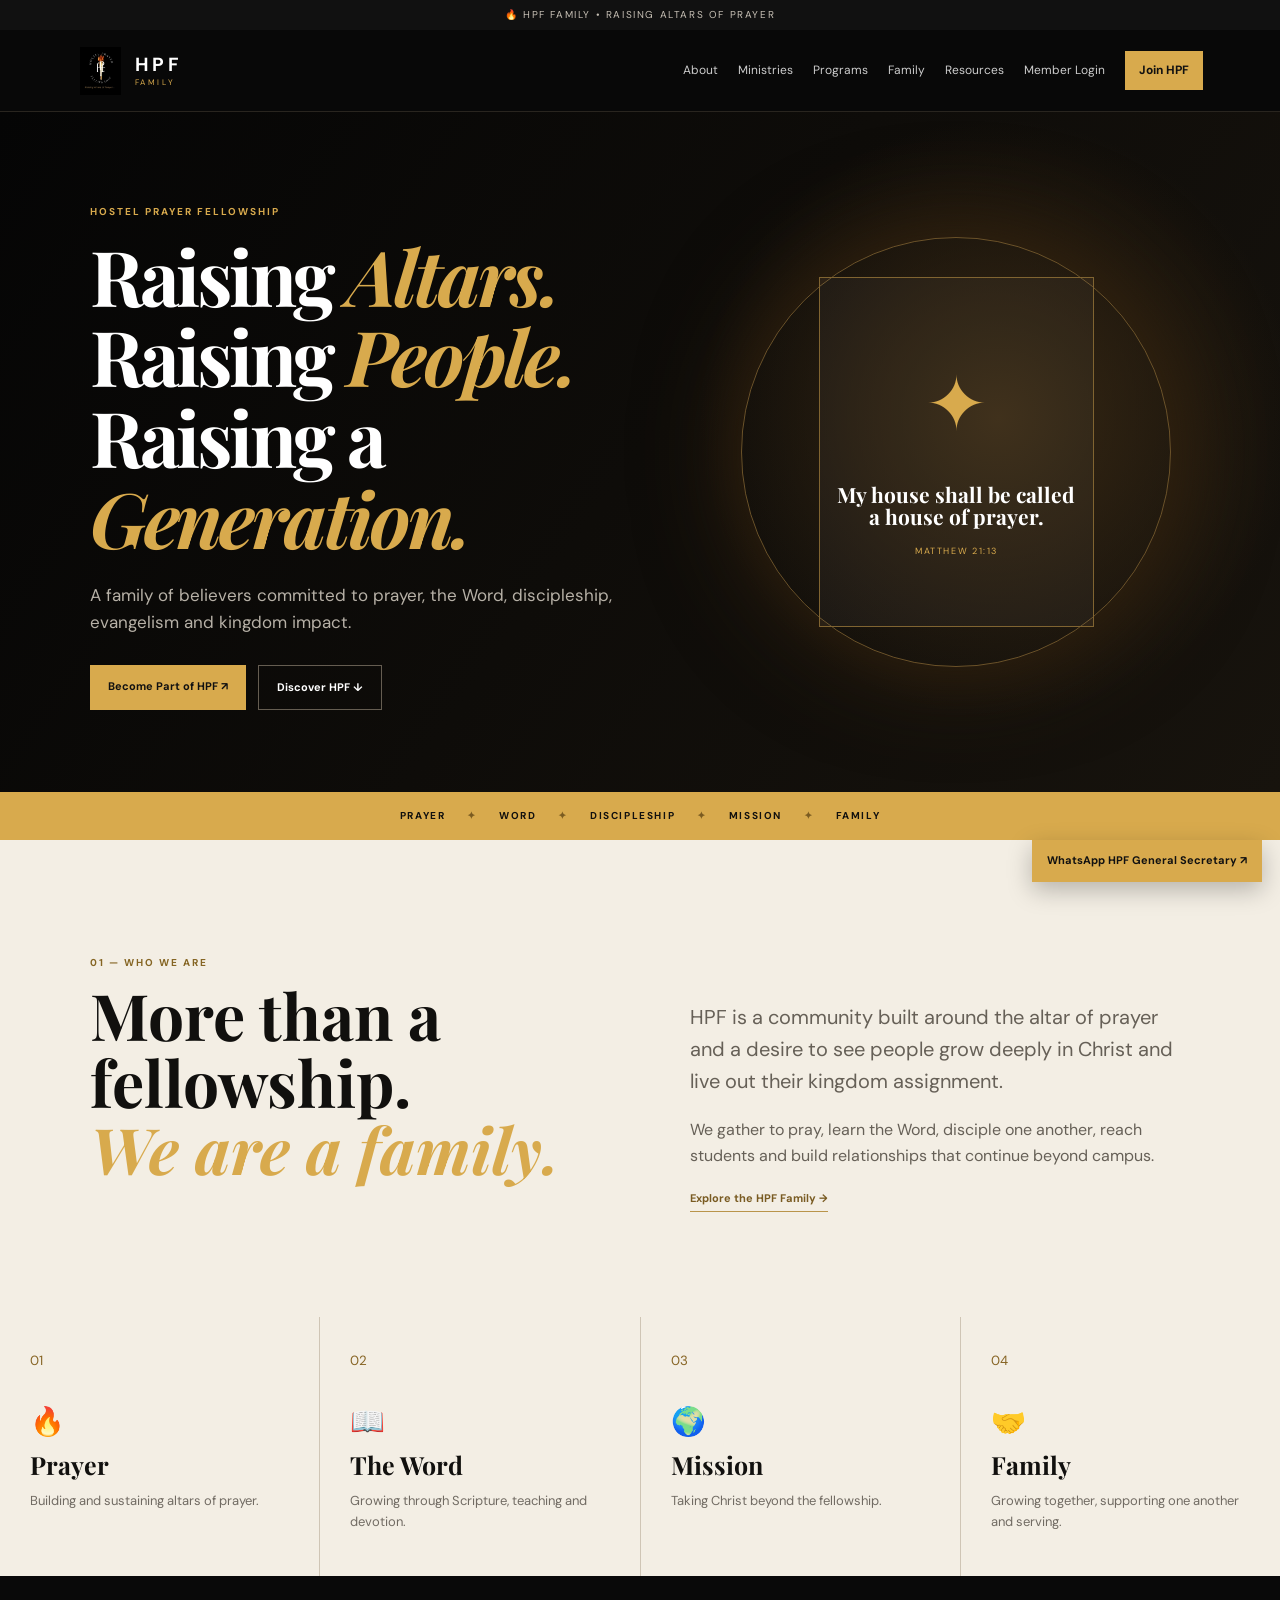
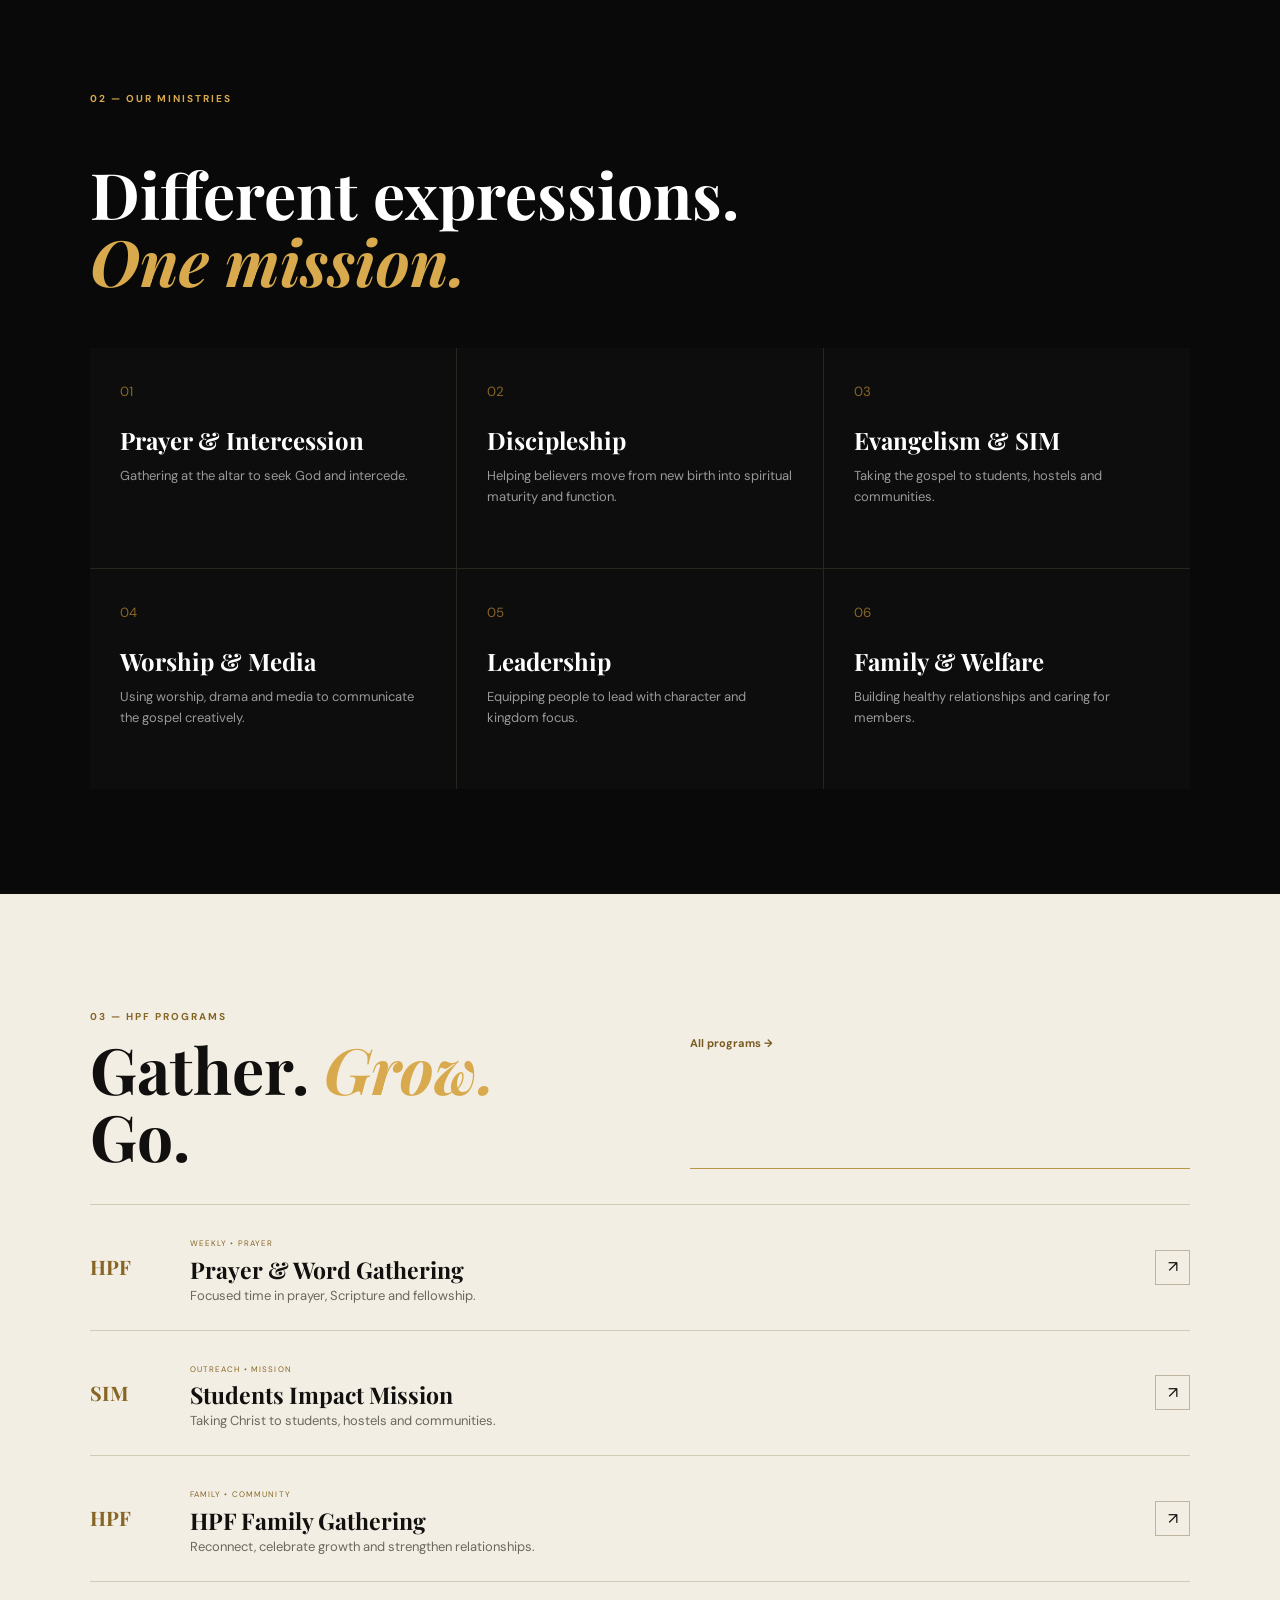
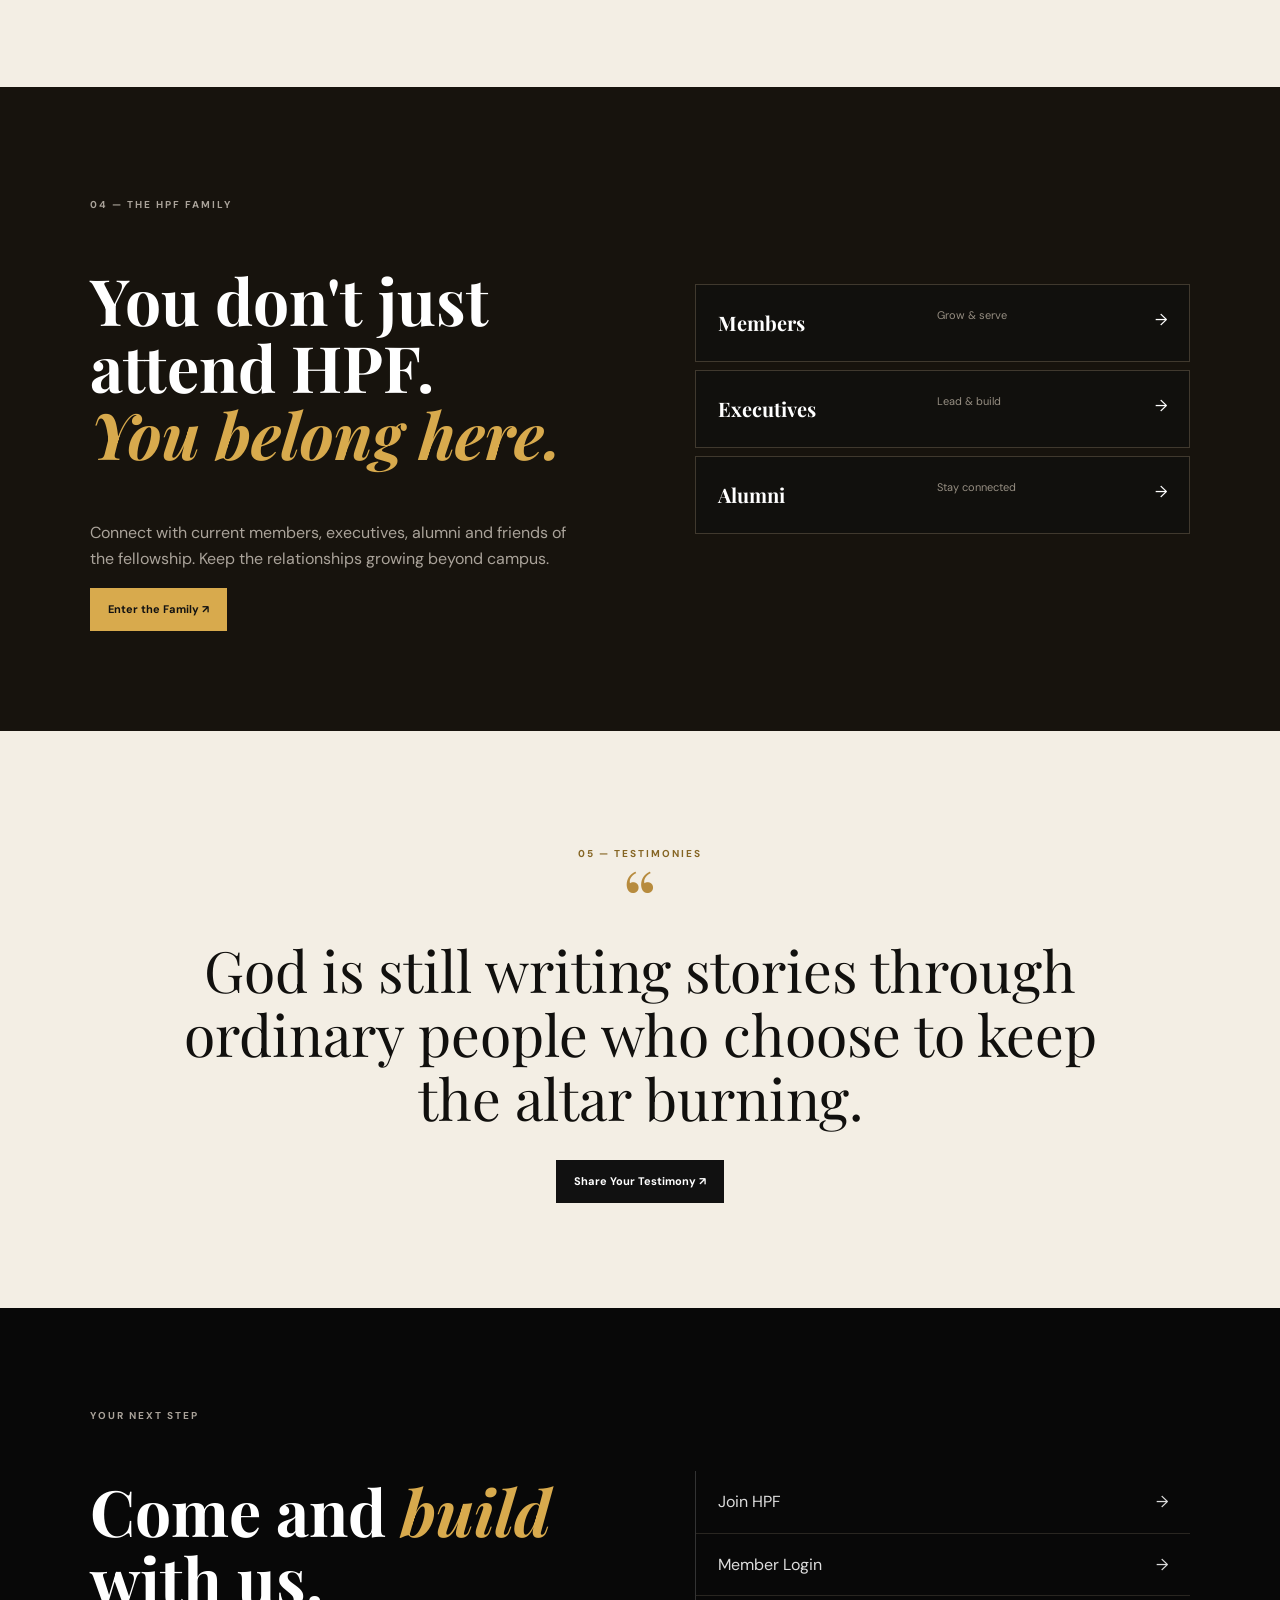
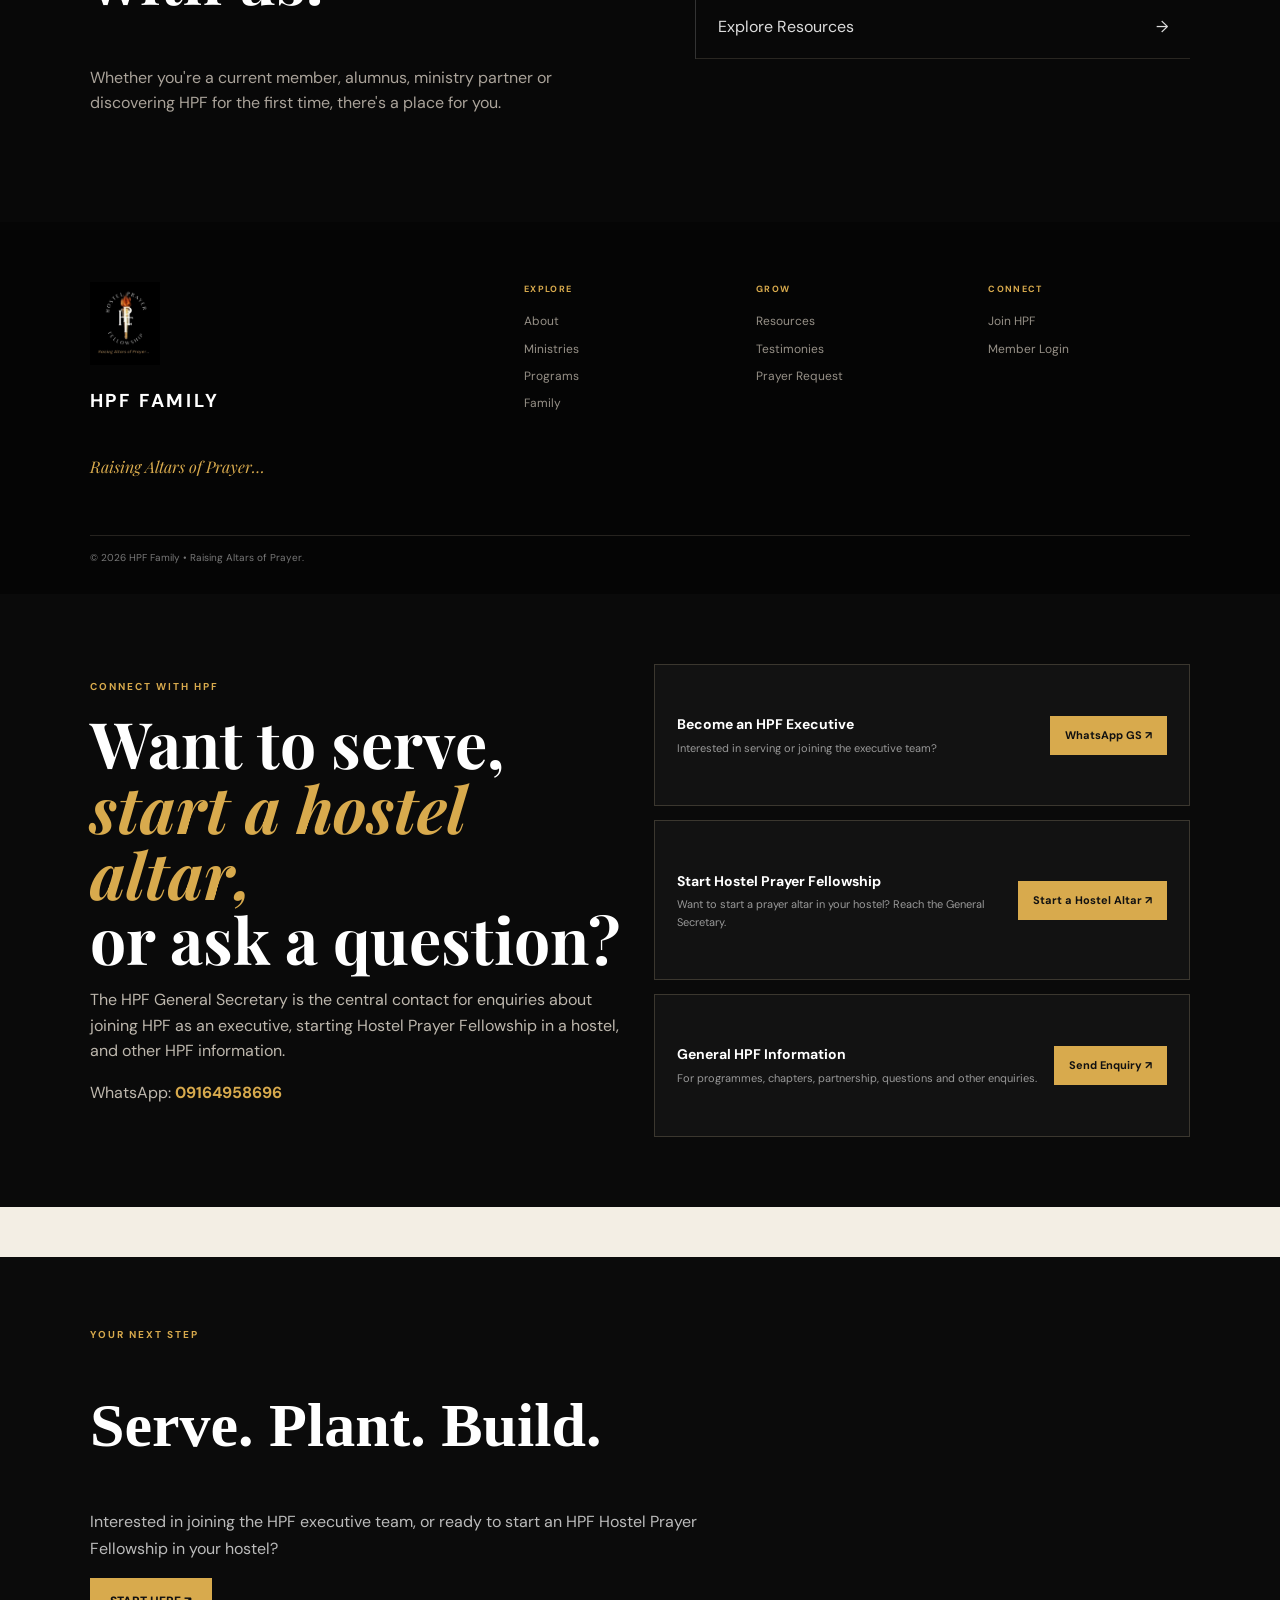
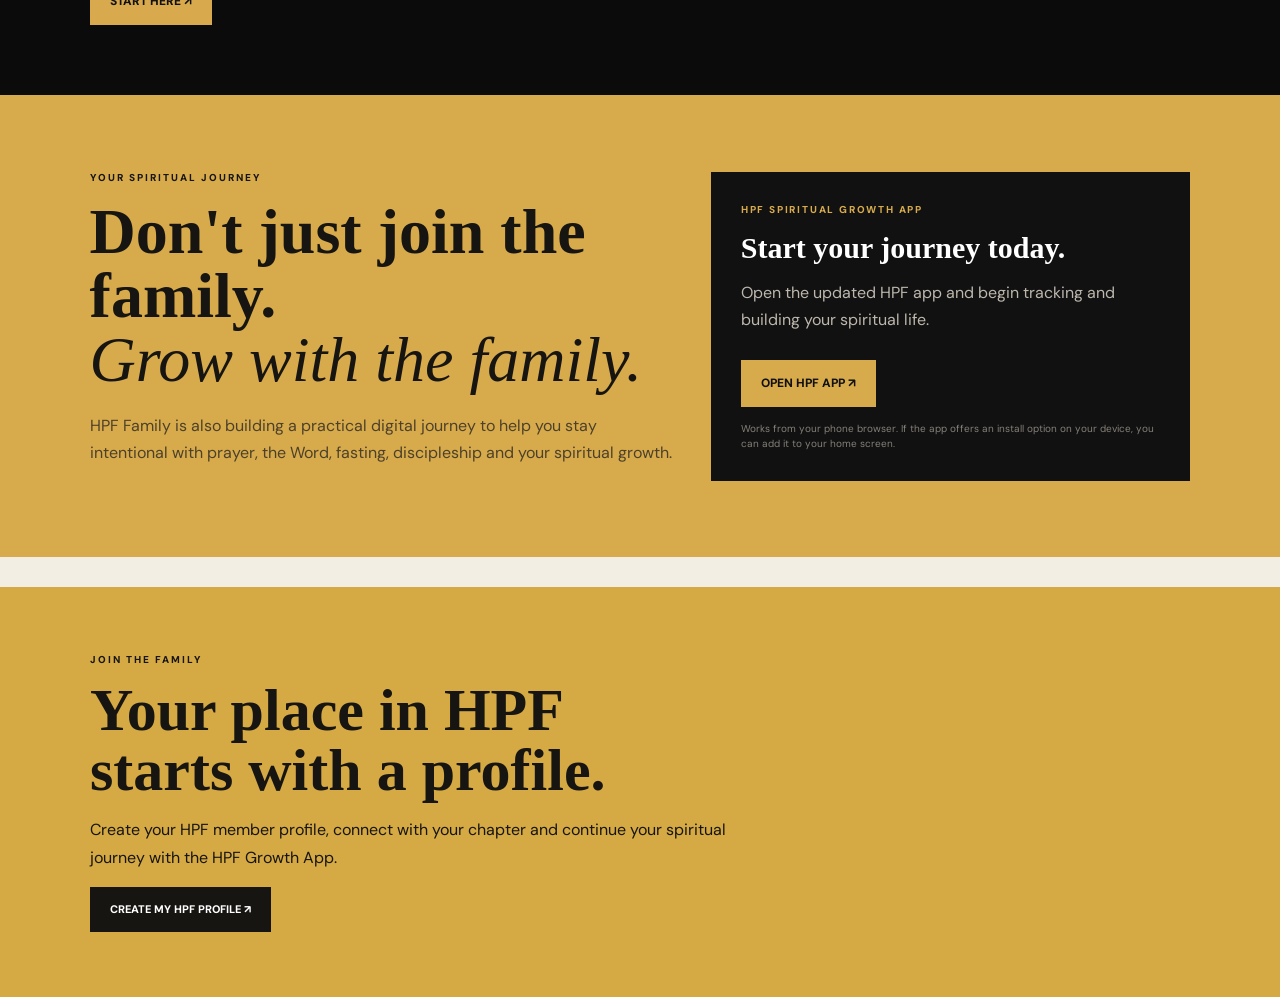
==== index.html @ c460eb78 "Add files via upload" ====
<!doctype html><html lang="en"><head><meta charset="utf-8"><meta name="viewport" content="width=device-width,initial-scale=1"><title>HPF Family — Raising Altars of Prayer</title><meta name="description" content="HPF Family: prayer, discipleship, evangelism, worship and kingdom family."><style>
@import url('https://fonts.googleapis.com/css2?family=DM+Sans:wght@400;500;700&family=Playfair+Display:ital,wght@0,600;0,700;1,600;1,700&display=swap');
:root{--bg:#f3eee4;--ink:#11100e;--black:#070707;--gold:#d8aa4d;--muted:#777168;--line:#d3c9b7}*{box-sizing:border-box}html{scroll-behavior:smooth}body{margin:0;background:var(--bg);color:var(--ink);font-family:'DM Sans',sans-serif;line-height:1.6}a{text-decoration:none;color:inherit}.top{background:#111;color:#c7c0b5;text-align:center;font-size:10px;letter-spacing:.16em;padding:7px}.top:first-letter{color:var(--gold)}header{height:82px;background:#080808;color:white;display:flex;align-items:center;justify-content:space-between;padding:0 6%;position:sticky;top:0;z-index:10;border-bottom:1px solid #29251f}.brand{display:flex;align-items:center;gap:10px}.brand img{width:48px;height:48px;object-fit:contain}.brand span{display:flex;flex-direction:column;line-height:1}.brand strong{letter-spacing:.18em;font-size:19px}.brand small{color:var(--gold);font-size:8px;letter-spacing:.32em;margin-top:4px}nav{display:flex;align-items:center;gap:20px;font-size:12px}nav a{color:#ccc}nav a:hover{color:var(--gold)}nav .gold{background:var(--gold);color:#111;padding:10px 14px;font-weight:700}.menu{display:none;background:none;color:white;border:0;font-size:25px}.hero{min-height:680px;background:radial-gradient(circle at 78% 45%,#392914 0,transparent 28%),linear-gradient(125deg,#050505,#17130d);color:#fff;padding:80px 7%;display:grid;grid-template-columns:1.15fr .85fr;align-items:center}.eyebrow{font-size:10px;letter-spacing:.2em;font-weight:700;color:var(--gold)}.darktext{color:#856523}h1,h2,h3{font-family:'Playfair Display',serif;line-height:1.05}h1{font-size:clamp(48px,6vw,88px);letter-spacing:-.04em;margin:15px 0 25px}h1 i,h2 i{color:var(--gold);font-style:italic}.sub{color:#b7b1a7;max-width:600px;font-size:17px}.actions{display:flex;gap:12px;margin-top:28px;flex-wrap:wrap}.btn{display:inline-block;padding:13px 18px;font-size:11px;font-weight:700}.btn.gold{background:var(--gold);color:#111}.btn.outline{border:1px solid #655d51}.btn.black{background:#111;color:#fff}.hero-card{height:420px;display:grid;place-items:center;position:relative}.ring{position:absolute;width:430px;height:430px;border:1px solid #6b5229;border-radius:50%;box-shadow:0 0 100px #35230e}.verse{position:relative;width:275px;height:350px;border:1px solid #806431;background:#ffffff09;display:grid;place-items:center;align-content:center;text-align:center}.verse span{font-size:75px;color:var(--gold)}.verse h2{font-size:21px}.verse small{font-size:9px;color:var(--gold);letter-spacing:.18em}.ticker{display:flex;justify-content:center;gap:22px;background:var(--gold);padding:16px;font-size:10px;font-weight:700;letter-spacing:.16em}.ticker b{color:#7b5c21}.section{padding:105px 7%}.split{display:grid;grid-template-columns:1fr 1fr;gap:9%}.split h2{font-size:clamp(42px,5vw,68px);margin:0}.lead{font-size:20px}.split p{color:#666057}.link{display:inline-block;color:#795b22;font-size:11px;font-weight:700;border-bottom:1px solid #b9944a;padding-bottom:3px}.pillars{display:grid;grid-template-columns:repeat(4,1fr);gap:1px;background:#cfc5b5}.pillars article{background:var(--bg);padding:30px;min-height:230px}.pillars small,.cards small{color:#876525}.pillars article div{font-size:28px;margin-top:28px}.pillars h3{font-size:25px;margin:7px 0}.pillars p,.cards p{color:#716b63;font-size:13px}.dark{background:#090909;color:white}.dark h2{font-size:clamp(44px,5vw,68px)}.cards{display:grid;grid-template-columns:repeat(3,1fr);gap:1px;background:#29251f;margin-top:45px}.cards article{background:#0d0d0d;padding:30px;min-height:220px}.cards h3{font-size:24px;margin:25px 0 8px}.cards p{color:#999}.events{border-top:1px solid var(--line);margin-top:35px}.events a{display:grid;grid-template-columns:80px 1fr 35px;gap:20px;align-items:center;border-bottom:1px solid var(--line);padding:23px 0}.events>a>b{font-family:'Playfair Display';font-size:20px;color:#876525}.events small{font-size:8px;color:#876525;letter-spacing:.14em}.events h3{margin:4px 0;font-size:23px}.events p{margin:0;color:#6d675e;font-size:13px}.events span{border:1px solid #bfb4a1;width:35px;height:35px;display:grid;place-items:center}.familyband{background:#17130d;color:#fff;padding:100px 7%;display:grid;grid-template-columns:1fr 1fr;gap:10%;align-items:center}.familyband h2,.cta h2{font-size:clamp(44px,5vw,68px)}.familyband p,.cta p{color:#aaa39a;max-width:600px}.familylinks{display:grid;gap:8px}.familylinks a{padding:22px;border:1px solid #40392e;display:grid;grid-template-columns:1fr 1fr auto;background:#11100d}.familylinks b{font-family:'Playfair Display';font-size:20px}.familylinks span{font-size:11px;color:#968e82}.quote{text-align:center}.quote>div{font-family:'Playfair Display';font-size:85px;color:#b78b3d;line-height:.6}.quote blockquote{font-family:'Playfair Display';font-size:clamp(30px,4.5vw,57px);line-height:1.12;max-width:950px;margin:15px auto 30px}.cta{background:#080808;color:#fff;padding:90px 7%;display:grid;grid-template-columns:1fr 1fr;gap:10%;align-items:center}.quick{border-left:1px solid #333}.quick a{display:flex;justify-content:space-between;padding:18px 22px;border-bottom:1px solid #292621;color:#ddd}.quick a:hover{color:var(--gold)}footer{background:#050505;color:#fff;padding:60px 7% 20px;display:grid;grid-template-columns:2fr 1fr 1fr 1fr;gap:30px}footer img{width:70px}footer h3{font-family:'DM Sans';letter-spacing:.15em}footer p{color:var(--gold);font-family:'Playfair Display';font-style:italic}footer div{display:flex;flex-direction:column;gap:8px}footer div b{font-size:9px;letter-spacing:.15em;color:var(--gold);margin-bottom:8px}footer div a{font-size:12px;color:#969087}.copy{grid-column:1/-1;border-top:1px solid #26231f;padding-top:15px;font:10px 'DM Sans';color:#777}
@media(max-width:900px){nav{display:none;position:absolute;top:82px;left:0;right:0;background:#080808;padding:18px 6%;flex-direction:column;align-items:stretch}.open{display:flex}.menu{display:block}.hero{grid-template-columns:1fr}.hero-card{height:380px}.split,.familyband,.cta{grid-template-columns:1fr}.pillars,.cards{grid-template-columns:repeat(2,1fr)}}@media(max-width:600px){.hero{padding:60px 6%}.ring{width:310px;height:310px}.verse{width:220px;height:285px}.section{padding:75px 6%}.pillars,.cards{grid-template-columns:1fr}.events a{grid-template-columns:55px 1fr 35px}footer{grid-template-columns:1fr 1fr}footer>div:first-child{grid-column:1/-1}}

</style></head><body>
<div class="top">🔥 HPF FAMILY • RAISING ALTARS OF PRAYER</div>
<header><a class="brand" href="index.html"><img src="[data-uri]"><span><strong>HPF</strong><small>FAMILY</small></span></a><button class="menu" onclick="document.querySelector('nav').classList.toggle('open')">☰</button><nav><a href="#about">About</a><a href="#ministries">Ministries</a><a href="programs.html">Programs</a><a href="family.html">Family</a><a href="resources.html">Resources</a><a href="login.html">Member Login</a><a class="gold" href="join.html">Join HPF</a></nav></header>
<section class="hero"><div><p class="eyebrow">HOSTEL PRAYER FELLOWSHIP</p><h1>Raising <i>Altars.</i><br>Raising <i>People.</i><br>Raising a <i>Generation.</i></h1><p class="sub">A family of believers committed to prayer, the Word, discipleship, evangelism and kingdom impact.</p><div class="actions"><a class="btn gold" href="join.html">Become Part of HPF ↗</a><a class="btn outline" href="#about">Discover HPF ↓</a></div></div><div class="hero-card"><div class="ring"></div><div class="verse"><span>✦</span><h2>My house shall be called<br>a house of prayer.</h2><small>MATTHEW 21:13</small></div></div></section>
<div class="ticker"><span>PRAYER</span><b>✦</b><span>WORD</span><b>✦</b><span>DISCIPLESHIP</span><b>✦</b><span>MISSION</span><b>✦</b><span>FAMILY</span></div>
<section class="section" id="about"><p class="eyebrow darktext">01 — WHO WE ARE</p><div class="split"><h2>More than a fellowship.<br><i>We are a family.</i></h2><div><p class="lead">HPF is a community built around the altar of prayer and a desire to see people grow deeply in Christ and live out their kingdom assignment.</p><p>We gather to pray, learn the Word, disciple one another, reach students and build relationships that continue beyond campus.</p><a class="link" href="family.html">Explore the HPF Family →</a></div></div></section>
<section class="pillars"><article><small>01</small><div>🔥</div><h3>Prayer</h3><p>Building and sustaining altars of prayer.</p></article><article><small>02</small><div>📖</div><h3>The Word</h3><p>Growing through Scripture, teaching and devotion.</p></article><article><small>03</small><div>🌍</div><h3>Mission</h3><p>Taking Christ beyond the fellowship.</p></article><article><small>04</small><div>🤝</div><h3>Family</h3><p>Growing together, supporting one another and serving.</p></article></section>
<section class="dark section" id="ministries"><p class="eyebrow">02 — OUR MINISTRIES</p><h2>Different expressions.<br><i>One mission.</i></h2><div class="cards"><article><small>01</small><h3>Prayer & Intercession</h3><p>Gathering at the altar to seek God and intercede.</p></article><article><small>02</small><h3>Discipleship</h3><p>Helping believers move from new birth into spiritual maturity and function.</p></article><article><small>03</small><h3>Evangelism & SIM</h3><p>Taking the gospel to students, hostels and communities.</p></article><article><small>04</small><h3>Worship & Media</h3><p>Using worship, drama and media to communicate the gospel creatively.</p></article><article><small>05</small><h3>Leadership</h3><p>Equipping people to lead with character and kingdom focus.</p></article><article><small>06</small><h3>Family & Welfare</h3><p>Building healthy relationships and caring for members.</p></article></div></section>
<section class="section"><p class="eyebrow darktext">03 — HPF PROGRAMS</p><div class="split head"><h2>Gather. <i>Grow.</i> Go.</h2><a class="link" href="programs.html">All programs →</a></div><div class="events"><a href="programs.html"><b>HPF</b><div><small>WEEKLY • PRAYER</small><h3>Prayer & Word Gathering</h3><p>Focused time in prayer, Scripture and fellowship.</p></div><span>↗</span></a><a href="programs.html"><b>SIM</b><div><small>OUTREACH • MISSION</small><h3>Students Impact Mission</h3><p>Taking Christ to students, hostels and communities.</p></div><span>↗</span></a><a href="programs.html"><b>HPF</b><div><small>FAMILY • COMMUNITY</small><h3>HPF Family Gathering</h3><p>Reconnect, celebrate growth and strengthen relationships.</p></div><span>↗</span></a></div></section>
<section class="familyband"><div><p class="eyebrow">04 — THE HPF FAMILY</p><h2>You don't just attend HPF.<br><i>You belong here.</i></h2><p>Connect with current members, executives, alumni and friends of the fellowship. Keep the relationships growing beyond campus.</p><a class="btn gold" href="family.html">Enter the Family ↗</a></div><div class="familylinks"><a href="family.html"><b>Members</b><span>Grow & serve</span>→</a><a href="family.html"><b>Executives</b><span>Lead & build</span>→</a><a href="family.html"><b>Alumni</b><span>Stay connected</span>→</a></div></section>
<section class="section quote"><p class="eyebrow darktext">05 — TESTIMONIES</p><div>“</div><blockquote>God is still writing stories through ordinary people who choose to keep the altar burning.</blockquote><a class="btn black" href="testimony.html">Share Your Testimony ↗</a></section>
<section class="cta"><div><p class="eyebrow">YOUR NEXT STEP</p><h2>Come and <i>build</i><br>with us.</h2><p>Whether you're a current member, alumnus, ministry partner or discovering HPF for the first time, there's a place for you.</p></div><div class="quick"><a href="join.html">Join HPF <span>→</span></a><a href="login.html">Member Login <span>→</span></a><a href="resources.html">Explore Resources <span>→</span></a></div></section>
<footer><div><img src="[data-uri]"><h3>HPF FAMILY</h3><p>Raising Altars of Prayer…</p></div><div><b>EXPLORE</b><a href="#about">About</a><a href="#ministries">Ministries</a><a href="programs.html">Programs</a><a href="family.html">Family</a></div><div><b>GROW</b><a href="resources.html">Resources</a><a href="testimony.html">Testimonies</a><a href="join.html">Prayer Request</a></div><div><b>CONNECT</b><a href="join.html">Join HPF</a><a href="login.html">Member Login</a></div><p class="copy">© 2026 HPF Family • Raising Altars of Prayer.</p></footer><script>
// HPF Family front-end interactions.
console.log('HPF Family website loaded.');

</script>
<style>
.hpf-contact{background:#0a0a0a;color:#fff;padding:70px 7%;position:relative;overflow:hidden}
.hpf-contact .contact-grid{max-width:1180px;margin:auto;display:grid;grid-template-columns:1fr 1fr;gap:28px;align-items:stretch}
.hpf-contact .contact-intro{padding:15px 0}
.hpf-contact .contact-label{font-size:10px;letter-spacing:.2em;color:#d8aa4d;font-weight:700}
.hpf-contact h2{font-family:'Playfair Display',serif;font-size:clamp(38px,5vw,64px);line-height:1.02;margin:15px 0}
.hpf-contact h2 em{color:#d8aa4d}
.hpf-contact p{color:#bdb7ad;max-width:650px}
.hpf-actions{display:grid;gap:14px}
.hpf-action{border:1px solid #3b372f;padding:20px 22px;background:#121212;display:flex;justify-content:space-between;align-items:center;gap:16px}
.hpf-action b{display:block;font-size:14px}
.hpf-action span{display:block;color:#999;font-size:11px;margin-top:4px}
.hpf-wa{display:inline-flex;align-items:center;justify-content:center;background:#d8aa4d;color:#111;padding:11px 15px;font-weight:700;font-size:11px;white-space:nowrap}
.hpf-number{color:#d8aa4d;font-weight:700}
.hpf-float{position:fixed;right:18px;bottom:18px;z-index:50;background:#d8aa4d;color:#111;padding:12px 15px;font-size:11px;font-weight:700;box-shadow:0 8px 25px rgba(0,0,0,.25)}
@media(max-width:760px){.hpf-contact .contact-grid{grid-template-columns:1fr}.hpf-action{align-items:flex-start;flex-direction:column}.hpf-wa{width:100%}.hpf-float{right:12px;bottom:12px}}
</style>

<section class="hpf-contact" id="contact-general-secretary">
  <div class="contact-grid">
    <div class="contact-intro">
      <div class="contact-label">CONNECT WITH HPF</div>
      <h2>Want to serve,<br><em>start a hostel altar,</em><br>or ask a question?</h2>
      <p>
        The HPF General Secretary is the central contact for enquiries about
        joining HPF as an executive, starting Hostel Prayer Fellowship in a hostel,
        and other HPF information.
      </p>
      <p>WhatsApp: <span class="hpf-number">09164958696</span></p>
    </div>
    <div class="hpf-actions">
      <div class="hpf-action">
        <div><b>Become an HPF Executive</b><span>Interested in serving or joining the executive team?</span></div>
        <a class="hpf-wa" target="_blank" rel="noopener" href="https://wa.me/2349164958696?text=Hello%20HPF%20General%20Secretary%2C%20I%20am%20interested%20in%20serving%20as%20an%20HPF%20Executive.%20Please%20guide%20me.">WhatsApp GS ↗</a>
      </div>
      <div class="hpf-action">
        <div><b>Start Hostel Prayer Fellowship</b><span>Want to start a prayer altar in your hostel? Reach the General Secretary.</span></div>
        <a class="hpf-wa" target="_blank" rel="noopener" href="https://wa.me/2349164958696?text=Hello%20HPF%20General%20Secretary%2C%20we%20would%20like%20to%20start%20Hostel%20Prayer%20Fellowship%20in%20our%20hostel.%20Please%20guide%20us.">Start a Hostel Altar ↗</a>
      </div>
      <div class="hpf-action">
        <div><b>General HPF Information</b><span>For programmes, chapters, partnership, questions and other enquiries.</span></div>
        <a class="hpf-wa" target="_blank" rel="noopener" href="https://wa.me/2349164958696?text=Hello%20HPF%20General%20Secretary%2C%20I%20would%20like%20to%20make%20an%20enquiry%20about%20HPF.">Send Enquiry ↗</a>
      </div>
    </div>
  </div>
</section>

<a class="hpf-float" target="_blank" rel="noopener"
href="https://wa.me/2349164958696?text=Hello%20HPF%20General%20Secretary%2C%20I%20would%20like%20to%20make%20an%20enquiry%20about%20HPF.">
WhatsApp HPF General Secretary ↗
</a>

<section style="background:#0b0b0b;color:#fff;padding:70px 7%;margin-top:50px">
  <div style="max-width:1100px;margin:auto">
    <div style="font-size:10px;letter-spacing:.2em;color:#d8aa4d;font-weight:700">YOUR NEXT STEP</div>
    <h2 style="font-family:Georgia,serif;font-size:clamp(38px,5vw,62px);line-height:1">Serve. Plant. Build.</h2>
    <p style="color:#bbb;max-width:680px;line-height:1.7">Interested in joining the HPF executive team, or ready to start an HPF Hostel Prayer Fellowship in your hostel?</p>
    <a href="serve.html" style="display:inline-block;background:#d8aa4d;color:#111;text-decoration:none;padding:14px 20px;font-weight:800;font-size:12px">START HERE ↗</a>
  </div>
</section>

<style>
.hpf-app-promo{background:#d7aa4b;color:#171512;padding:75px 7%;margin-top:0}
.app-promo-inner{max-width:1120px;margin:auto;display:grid;grid-template-columns:1.1fr .9fr;gap:35px;align-items:center}
.app-label{font-size:10px;letter-spacing:.2em;font-weight:800}
.hpf-app-promo h2{font-family:Georgia,serif;font-size:clamp(40px,5vw,65px);line-height:1;margin:14px 0 20px}
.hpf-app-promo h2 em{font-weight:400}
.hpf-app-promo p{max-width:650px;line-height:1.7;color:#4d412b}
.app-card{background:#111;color:#fff;padding:30px}
.app-card-title{font-size:10px;letter-spacing:.18em;color:#d7aa4b;font-weight:800}
.app-card h3{font-family:Georgia,serif;font-size:30px;margin:14px 0}
.app-card p{color:#bdb7ad}
.app-button{display:inline-block;background:#d7aa4b;color:#111;text-decoration:none;padding:14px 20px;font-weight:800;font-size:12px;margin:10px 0 14px}
.app-card small{display:block;color:#858079;line-height:1.5;font-size:10px}
@media(max-width:760px){.app-promo-inner{grid-template-columns:1fr}}
</style>

<section class="hpf-app-promo" id="spiritual-growth-app">
  <div class="app-promo-inner">
    <div>
      <div class="app-label">YOUR SPIRITUAL JOURNEY</div>
      <h2>Don't just join the family.<br><em>Grow with the family.</em></h2>
      <p>
        HPF Family is also building a practical digital journey to help you
        stay intentional with prayer, the Word, fasting, discipleship and
        your spiritual growth.
      </p>
    </div>
    <div class="app-card">
      <div class="app-card-title">HPF SPIRITUAL GROWTH APP</div>
      <h3>Start your journey today.</h3>
      <p>Open the updated HPF app and begin tracking and building your spiritual life.</p>
      <a class="app-button" target="_blank" rel="noopener" href="https://incredible-gecko-e48a13.netlify.app/">OPEN HPF APP ↗</a>
      <small>Works from your phone browser. If the app offers an install option on your device, you can add it to your home screen.</small>
    </div>
  </div>
</section>
<section style="background:#d5a943;color:#171512;padding:65px 7%;margin-top:30px"><div style="max-width:1100px;margin:auto"><div style="font-size:10px;letter-spacing:.2em;font-weight:800">JOIN THE FAMILY</div><h2 style="font-family:Georgia,serif;font-size:clamp(38px,5vw,60px);line-height:1;margin:12px 0">Your place in HPF<br>starts with a profile.</h2><p style="max-width:650px;line-height:1.7">Create your HPF member profile, connect with your chapter and continue your spiritual journey with the HPF Growth App.</p><a href="member.html" style="display:inline-block;background:#171512;color:#fff;text-decoration:none;padding:14px 20px;font-size:11px;font-weight:800">CREATE MY HPF PROFILE ↗</a></div></section></body></html>
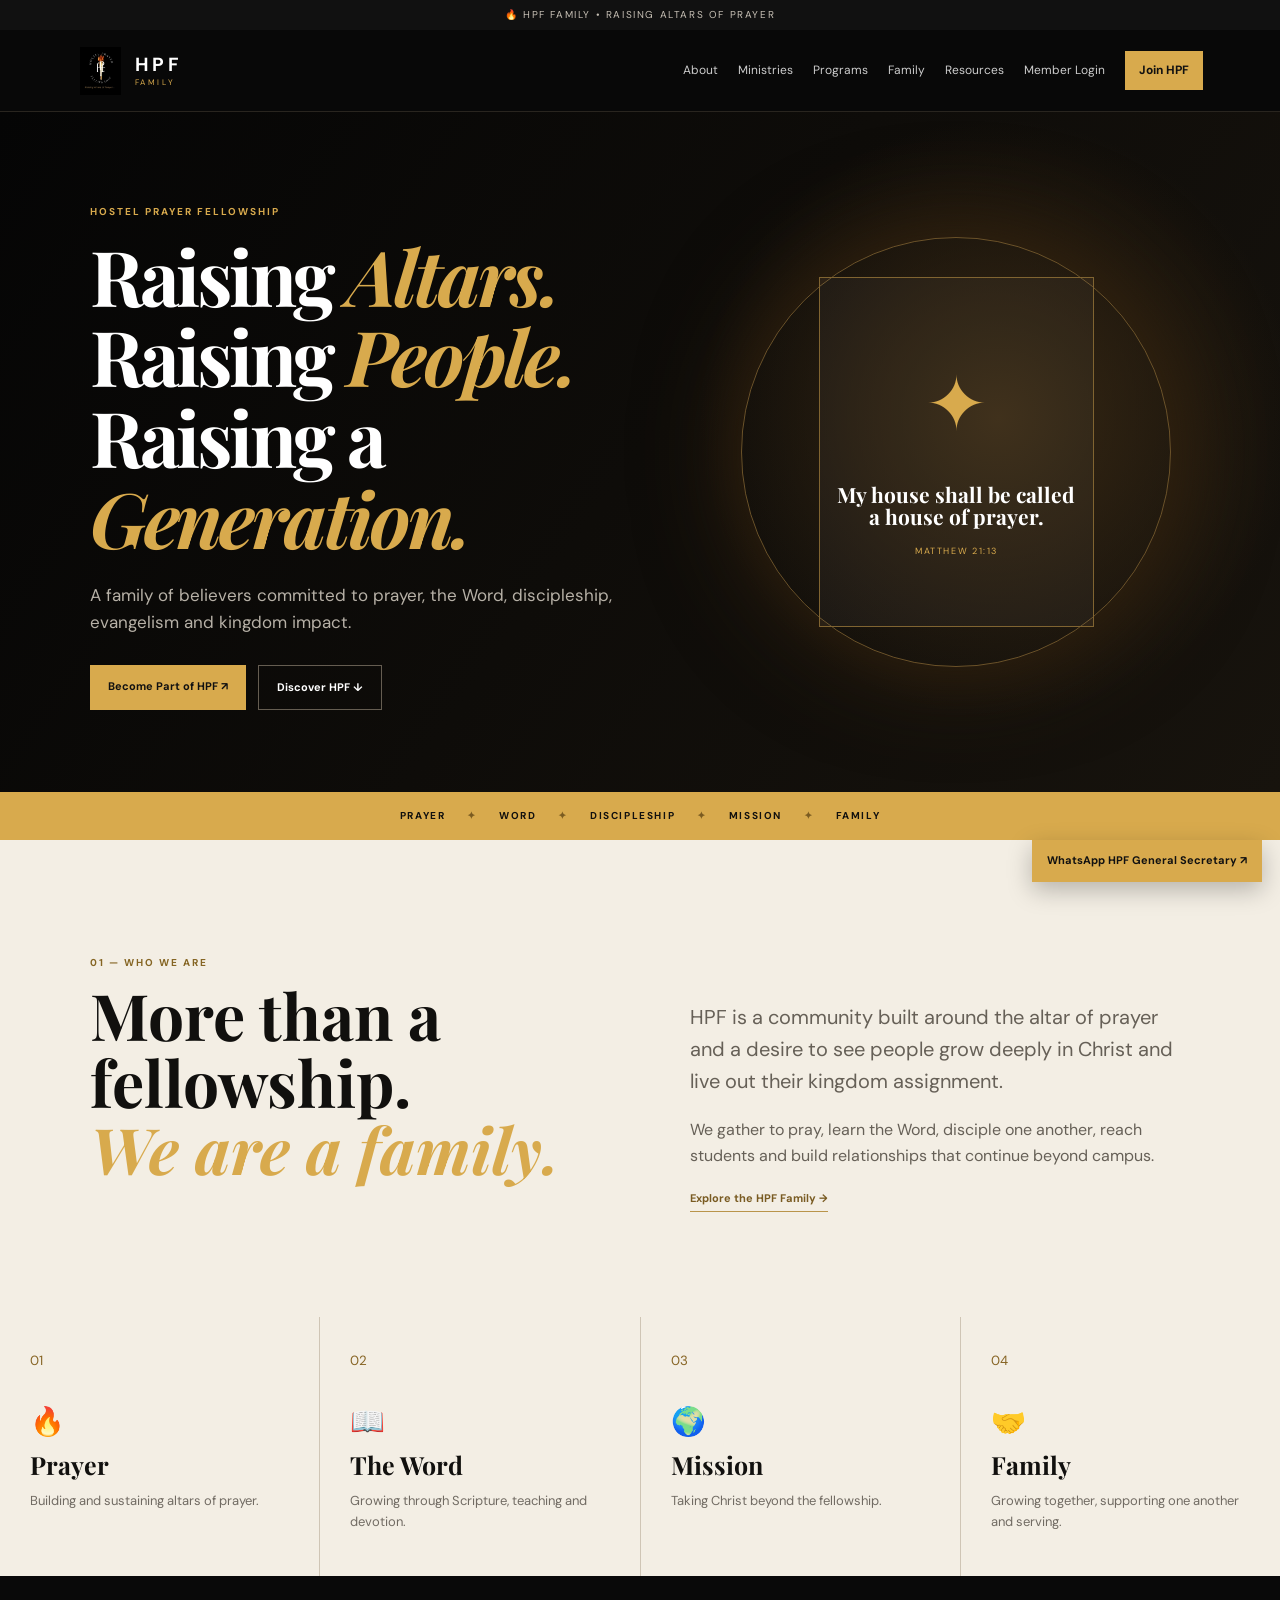
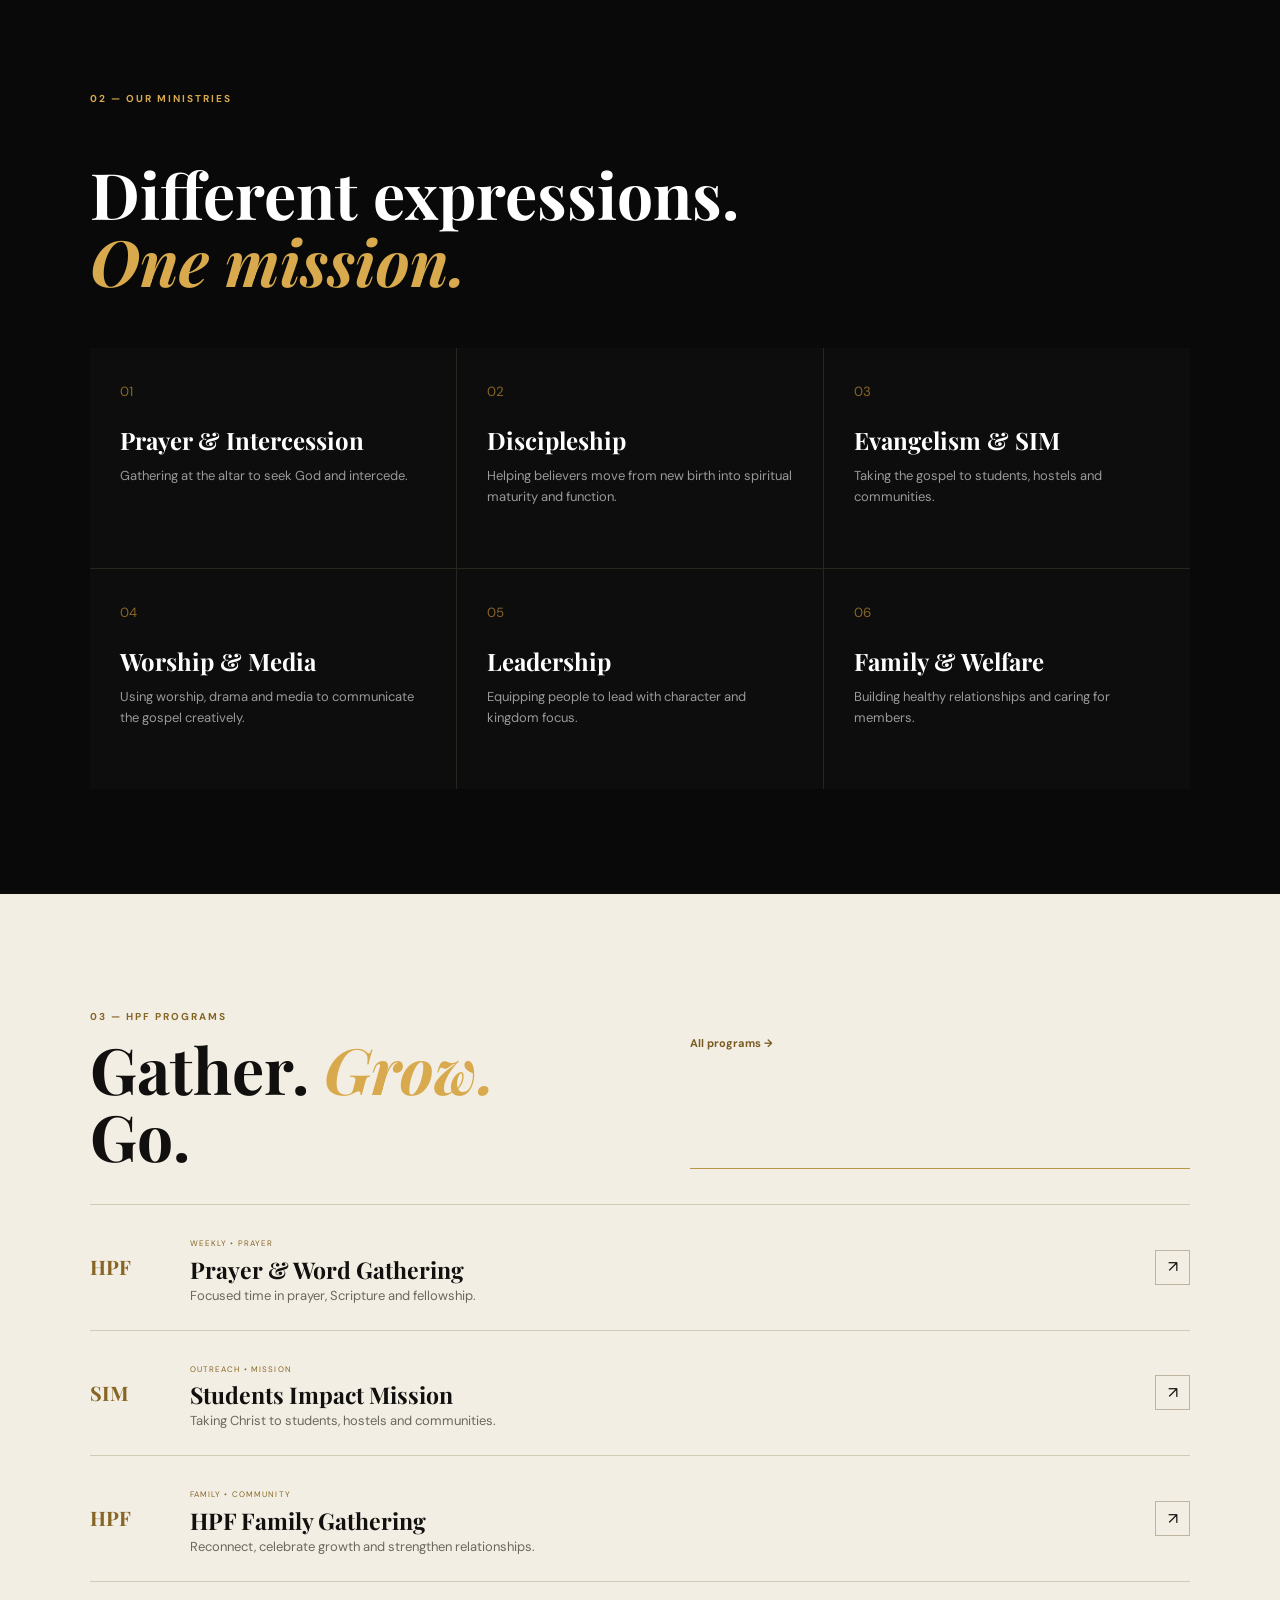
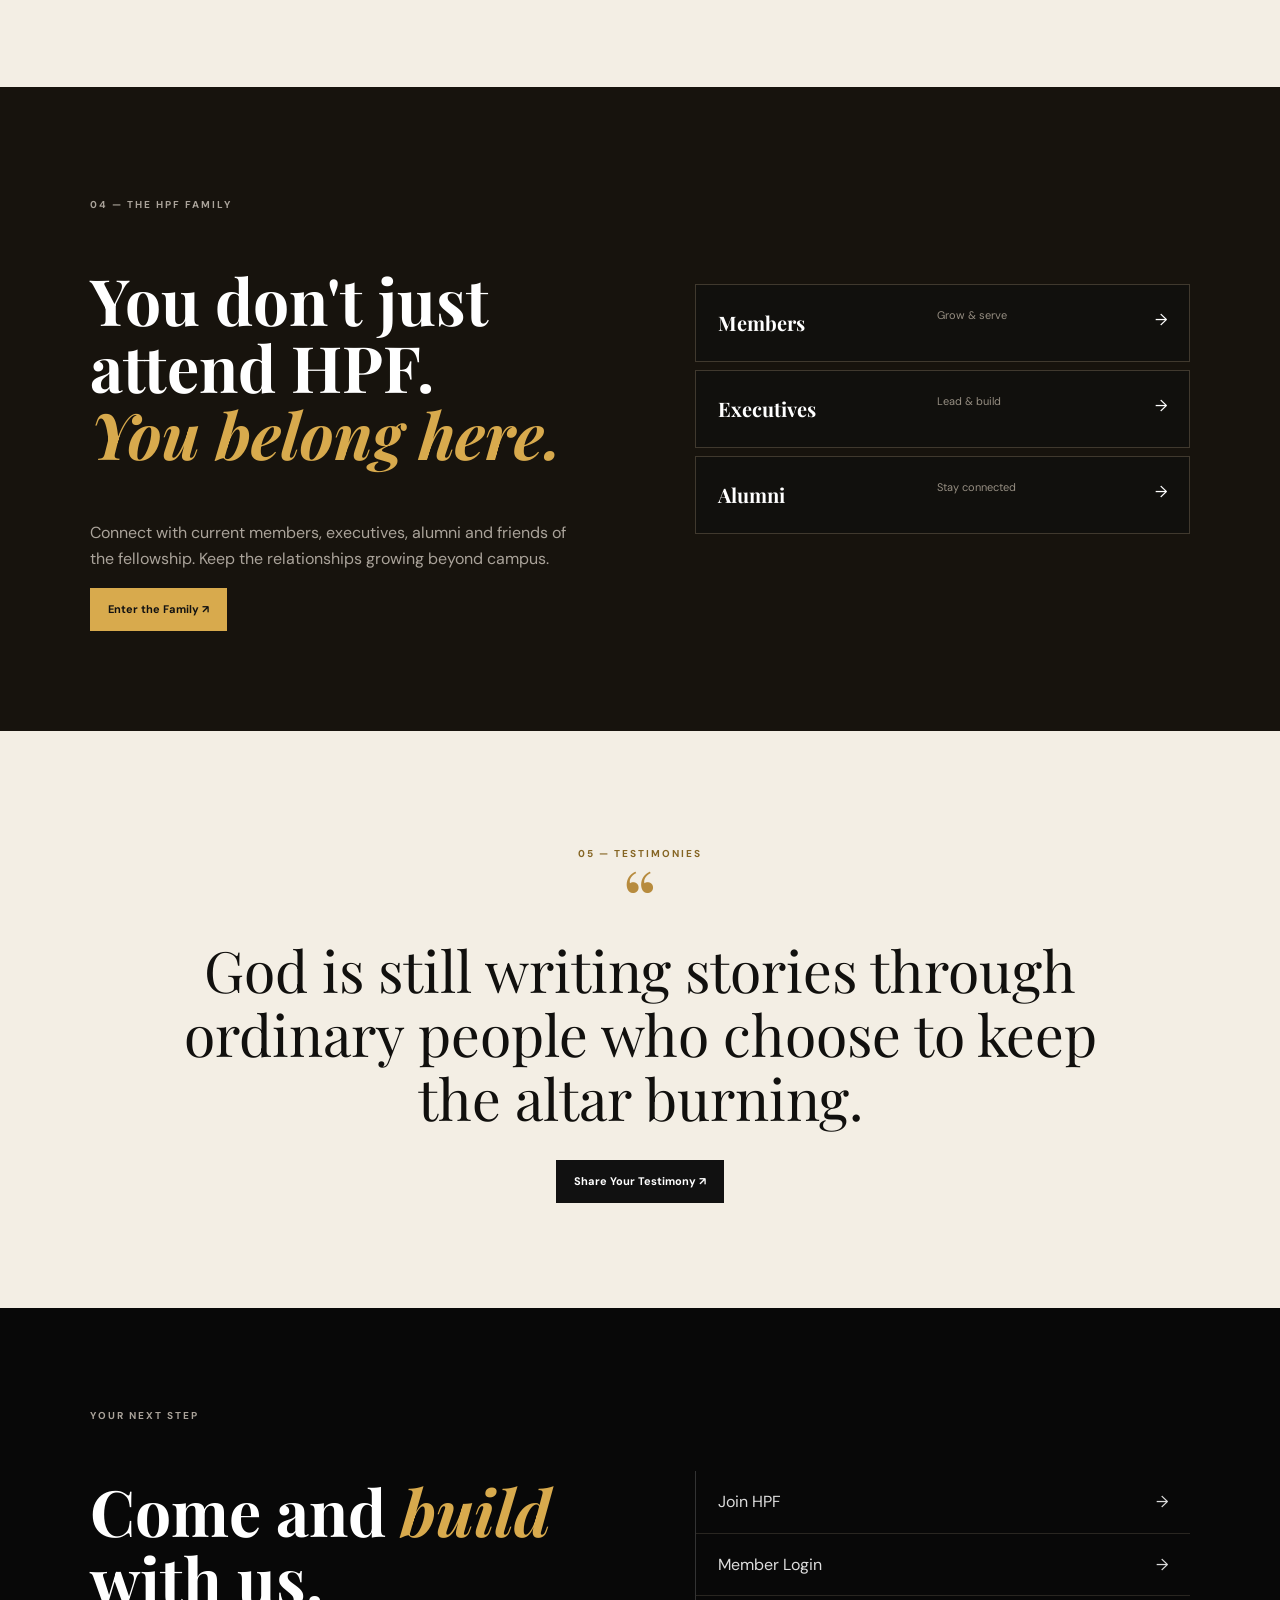
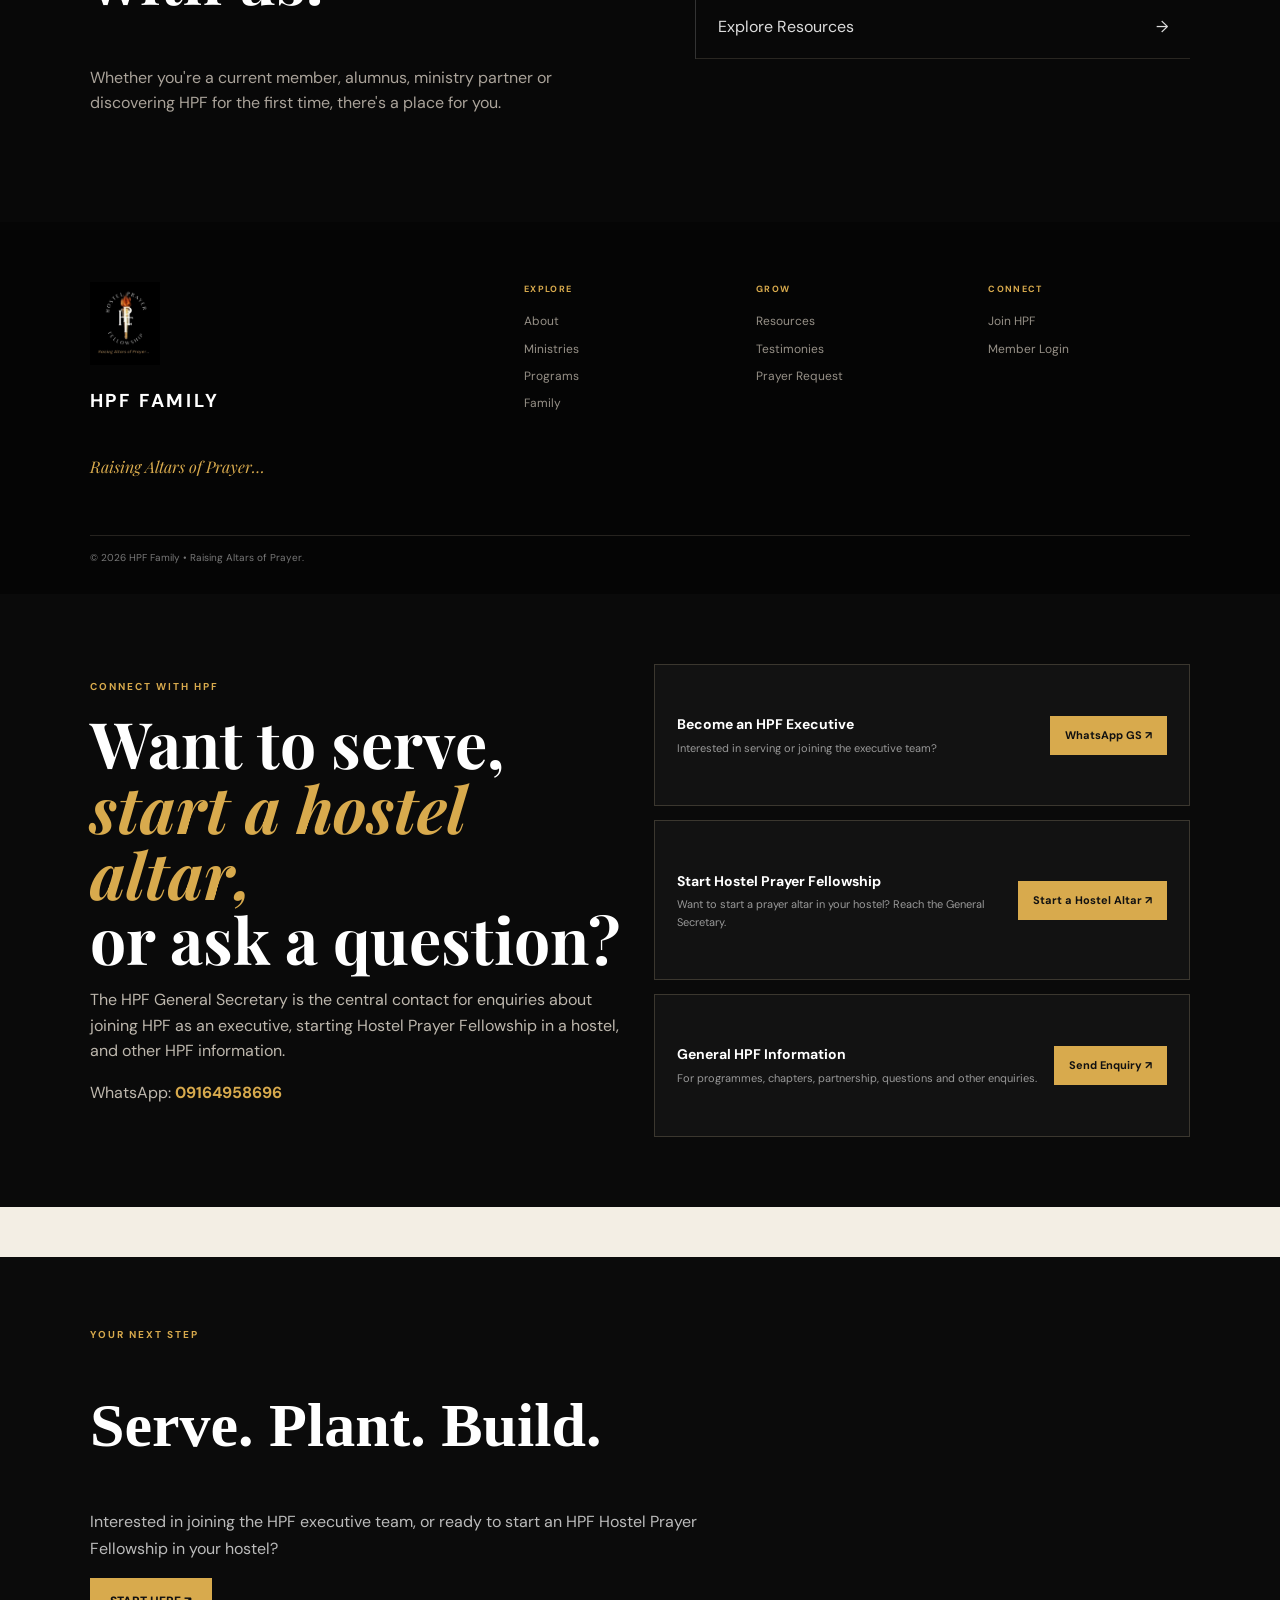
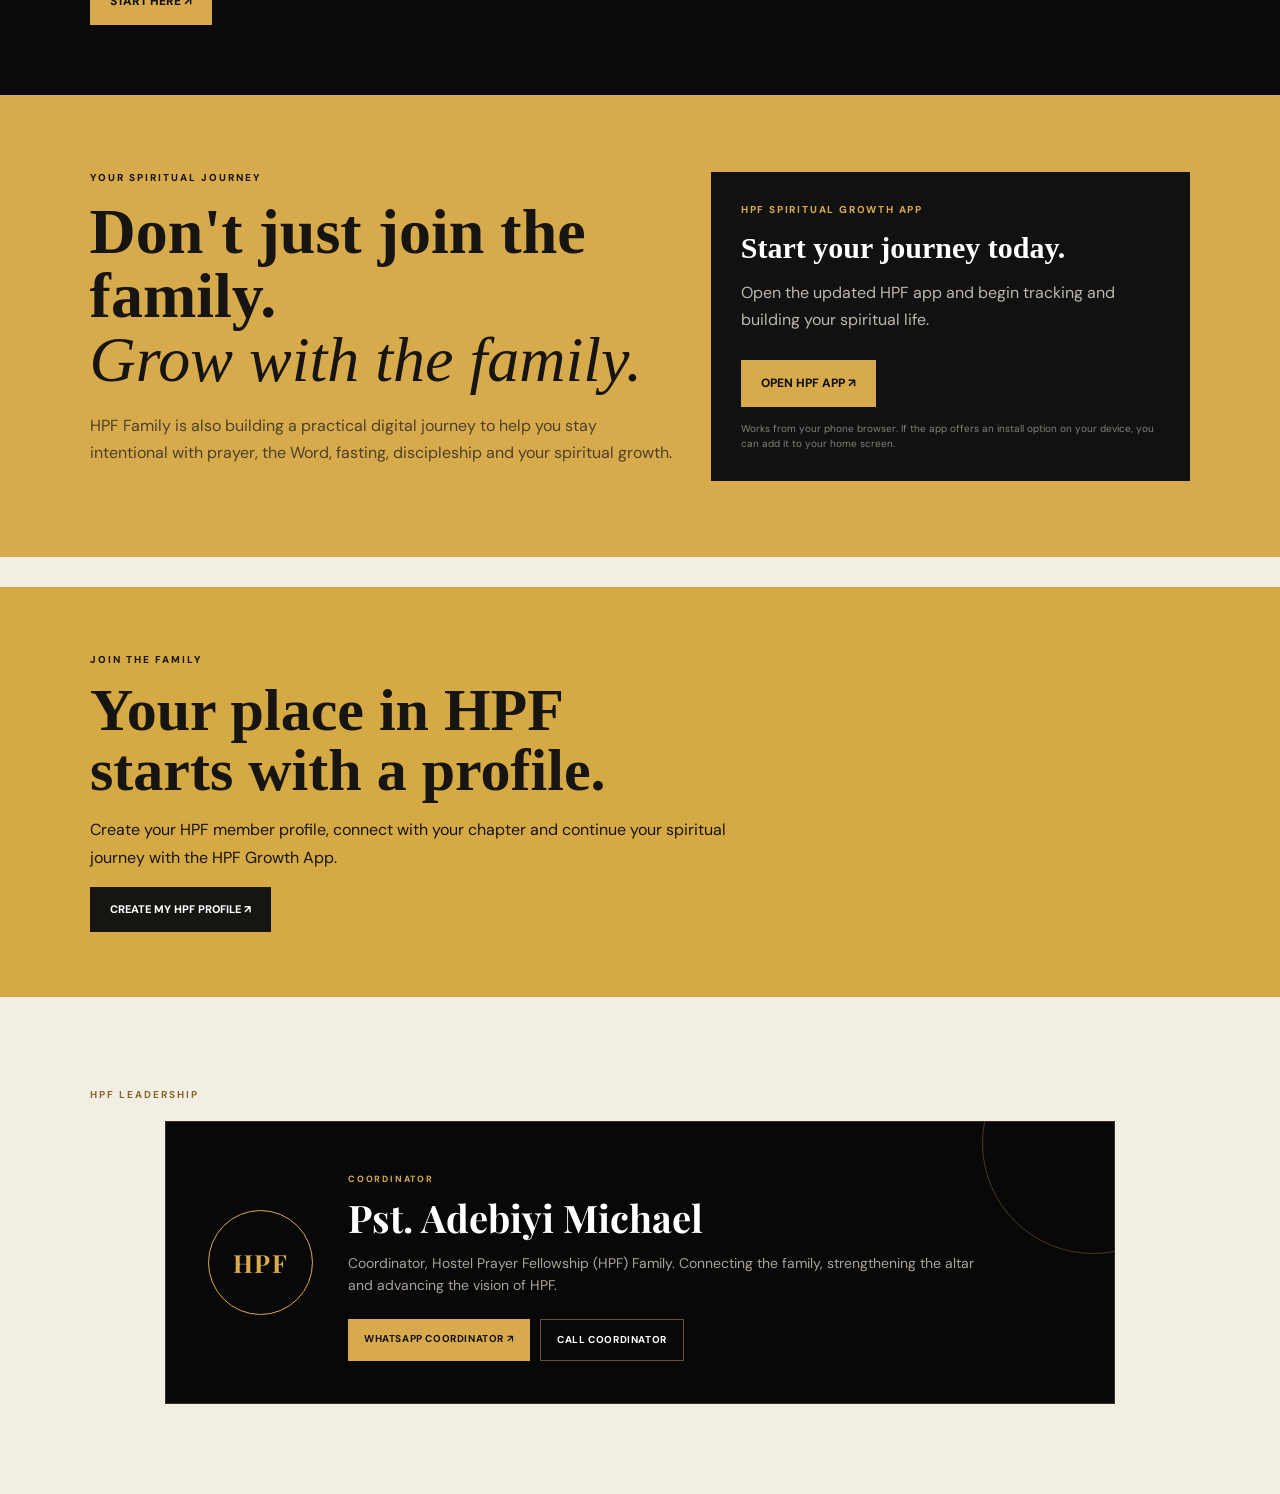
==== commit 1e1cd763: "Update index.html" ====
--- a/index.html
+++ b/index.html
@@ -117,4 +117,149 @@
     </div>
   </div>
 </section>
-<section style="background:#d5a943;color:#171512;padding:65px 7%;margin-top:30px"><div style="max-width:1100px;margin:auto"><div style="font-size:10px;letter-spacing:.2em;font-weight:800">JOIN THE FAMILY</div><h2 style="font-family:Georgia,serif;font-size:clamp(38px,5vw,60px);line-height:1;margin:12px 0">Your place in HPF<br>starts with a profile.</h2><p style="max-width:650px;line-height:1.7">Create your HPF member profile, connect with your chapter and continue your spiritual journey with the HPF Growth App.</p><a href="member.html" style="display:inline-block;background:#171512;color:#fff;text-decoration:none;padding:14px 20px;font-size:11px;font-weight:800">CREATE MY HPF PROFILE ↗</a></div></section></body></html>
+<section style="background:#d5a943;color:#171512;padding:65px 7%;margin-top:30px"><div style="max-width:1100px;margin:auto"><div style="font-size:10px;letter-spacing:.2em;font-weight:800">JOIN THE FAMILY</div><h2 style="font-family:Georgia,serif;font-size:clamp(38px,5vw,60px);line-height:1;margin:12px 0">Your place in HPF<br>starts with a profile.</h2><p style="max-width:650px;line-height:1.7">Create your HPF member profile, connect with your chapter and continue your spiritual journey with the HPF Growth App.</p><a href="member.html" style="display:inline-block;background:#171512;color:#fff;text-decoration:none;padding:14px 20px;font-size:11px;font-weight:800">CREATE MY HPF PROFILE ↗</a></div></section><!-- HPF COORDINATOR -->
+<section class="hpf-coordinator">
+  <div class="coordinator-label">HPF LEADERSHIP</div>
+
+  <div class="coordinator-card">
+    <div class="coordinator-logo">HPF</div>
+
+    <div class="coordinator-info">
+      <span>COORDINATOR</span>
+      <h2>Pst. Adebiyi Michael</h2>
+      <p>
+        Coordinator, Hostel Prayer Fellowship (HPF) Family.
+        Connecting the family, strengthening the altar and advancing the
+        vision of HPF.
+      </p>
+
+      <div class="coordinator-buttons">
+        <a href="https://wa.me/2347025329640" target="_blank">
+          WhatsApp Coordinator ↗
+        </a>
+
+        <a href="tel:+2347025329640">
+          Call Coordinator
+        </a>
+      </div>
+    </div>
+  </div>
+</section>
+
+<style>
+.hpf-coordinator{
+  padding:90px 7%;
+  background:#f3eee4;
+}
+
+.coordinator-label{
+  color:#876525;
+  font-size:10px;
+  font-weight:700;
+  letter-spacing:.2em;
+  margin-bottom:18px;
+}
+
+.coordinator-card{
+  max-width:950px;
+  margin:auto;
+  padding:42px;
+  background:#080808;
+  color:#fff;
+  border:1px solid #3b3020;
+  display:flex;
+  align-items:center;
+  gap:35px;
+  position:relative;
+  overflow:hidden;
+}
+
+.coordinator-card:after{
+  content:"";
+  position:absolute;
+  width:220px;
+  height:220px;
+  border:1px solid #4b3920;
+  border-radius:50%;
+  right:-90px;
+  top:-90px;
+}
+
+.coordinator-logo{
+  width:105px;
+  height:105px;
+  min-width:105px;
+  border:1px solid #d8aa4d;
+  border-radius:50%;
+  display:grid;
+  place-items:center;
+  color:#d8aa4d;
+  font-family:'Playfair Display',serif;
+  font-size:25px;
+  font-weight:700;
+  letter-spacing:.05em;
+}
+
+.coordinator-info{
+  position:relative;
+  z-index:1;
+}
+
+.coordinator-info span{
+  color:#d8aa4d;
+  font-size:9px;
+  font-weight:700;
+  letter-spacing:.2em;
+}
+
+.coordinator-info h2{
+  font-family:'Playfair Display',serif;
+  font-size:38px;
+  margin:8px 0;
+}
+
+.coordinator-info p{
+  color:#aaa39a;
+  max-width:650px;
+  font-size:14px;
+}
+
+.coordinator-buttons{
+  display:flex;
+  gap:10px;
+  flex-wrap:wrap;
+  margin-top:22px;
+}
+
+.coordinator-buttons a{
+  padding:12px 16px;
+  font-size:10px;
+  font-weight:700;
+  text-transform:uppercase;
+  letter-spacing:.06em;
+  background:#d8aa4d;
+  color:#111;
+}
+
+.coordinator-buttons a:last-child{
+  background:transparent;
+  color:#fff;
+  border:1px solid #665337;
+}
+
+@media(max-width:600px){
+  .hpf-coordinator{
+    padding:65px 6%;
+  }
+
+  .coordinator-card{
+    padding:30px 24px;
+    flex-direction:column;
+    align-items:flex-start;
+  }
+
+  .coordinator-info h2{
+    font-size:30px;
+  }
+}
+</style></body></html>
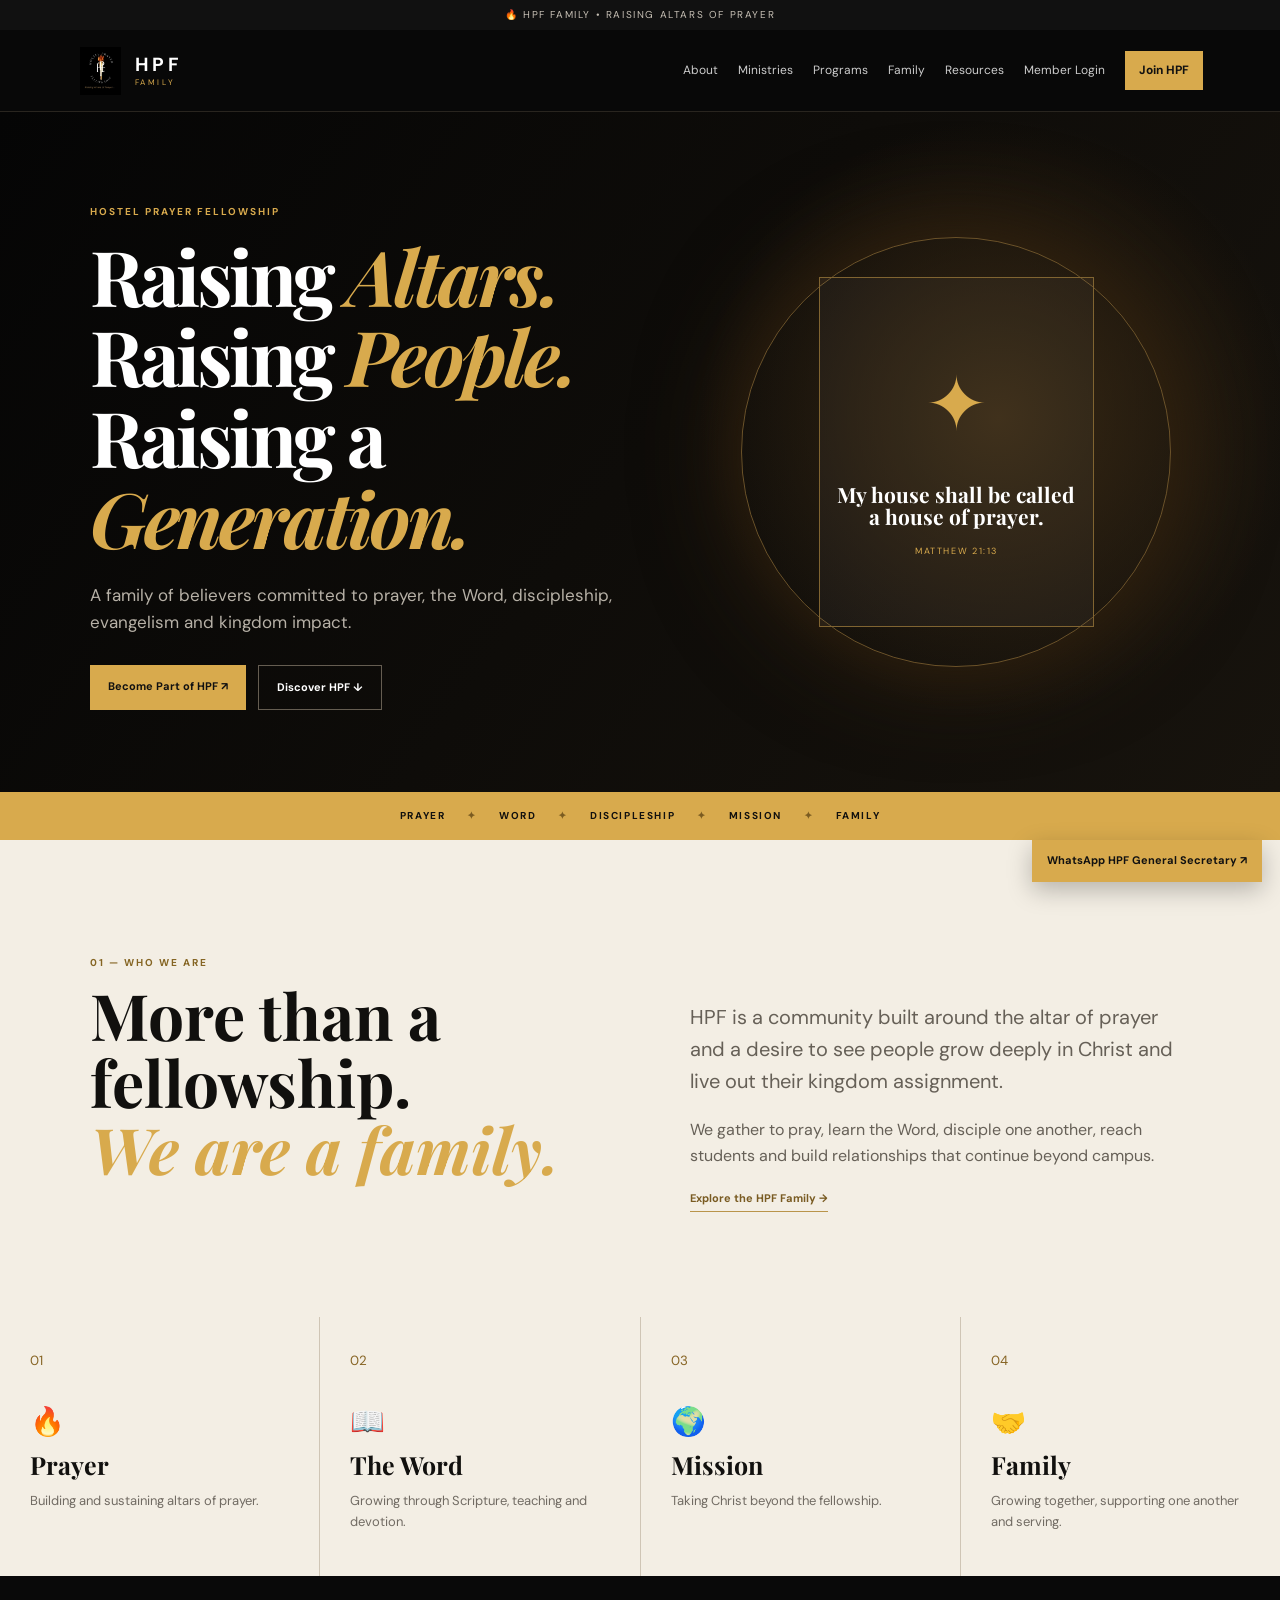
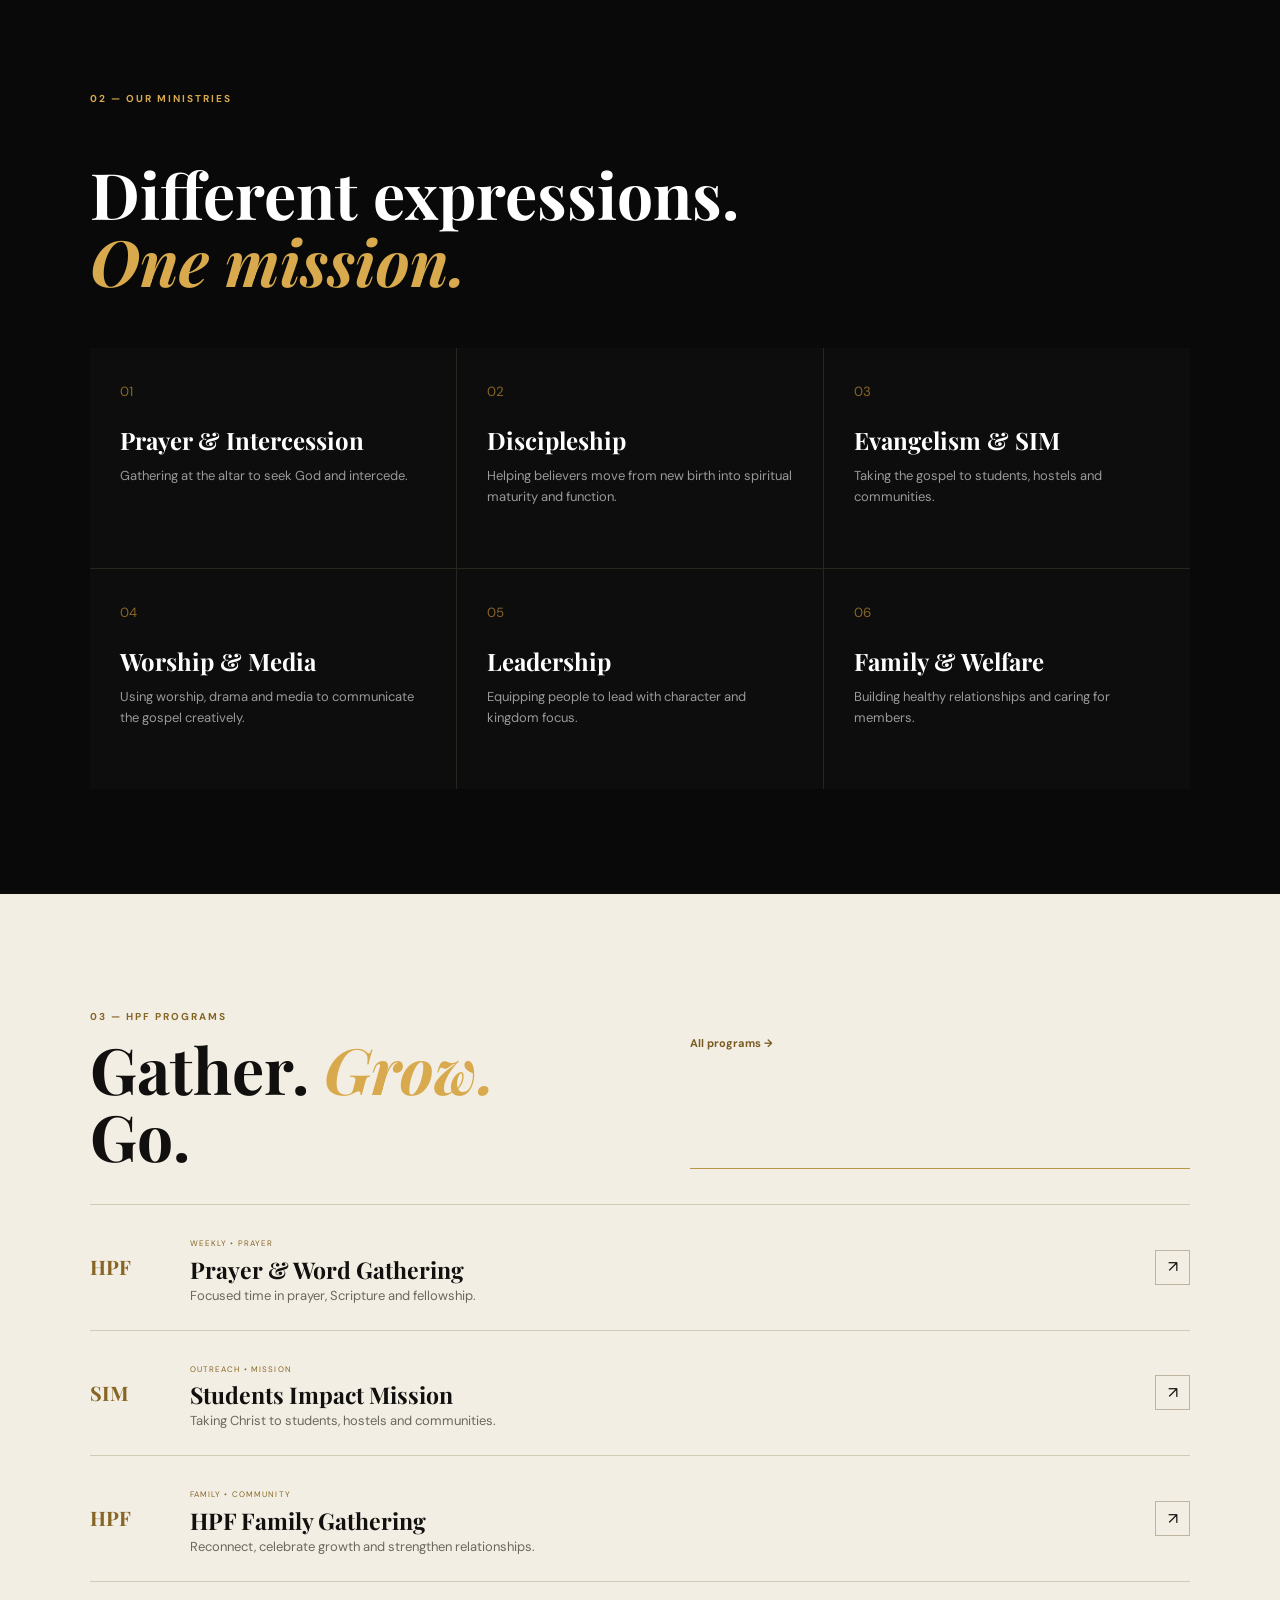
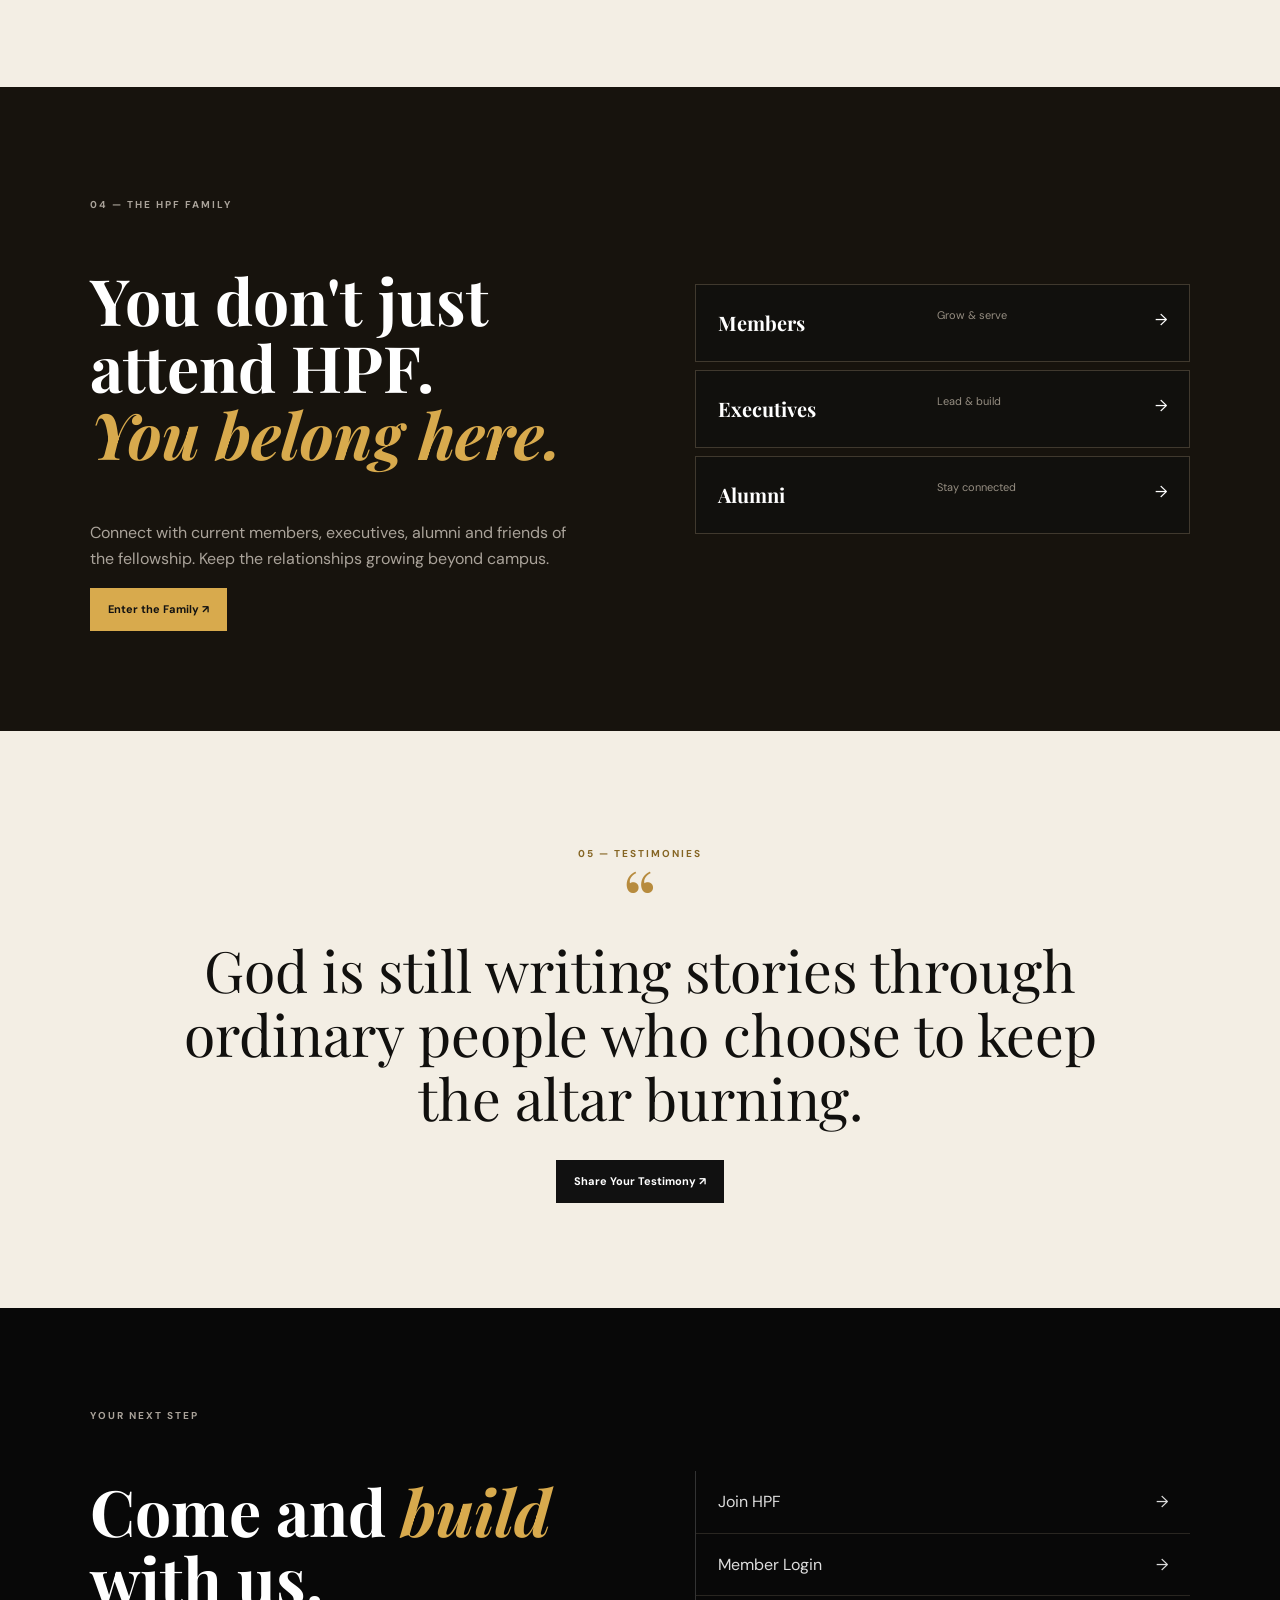
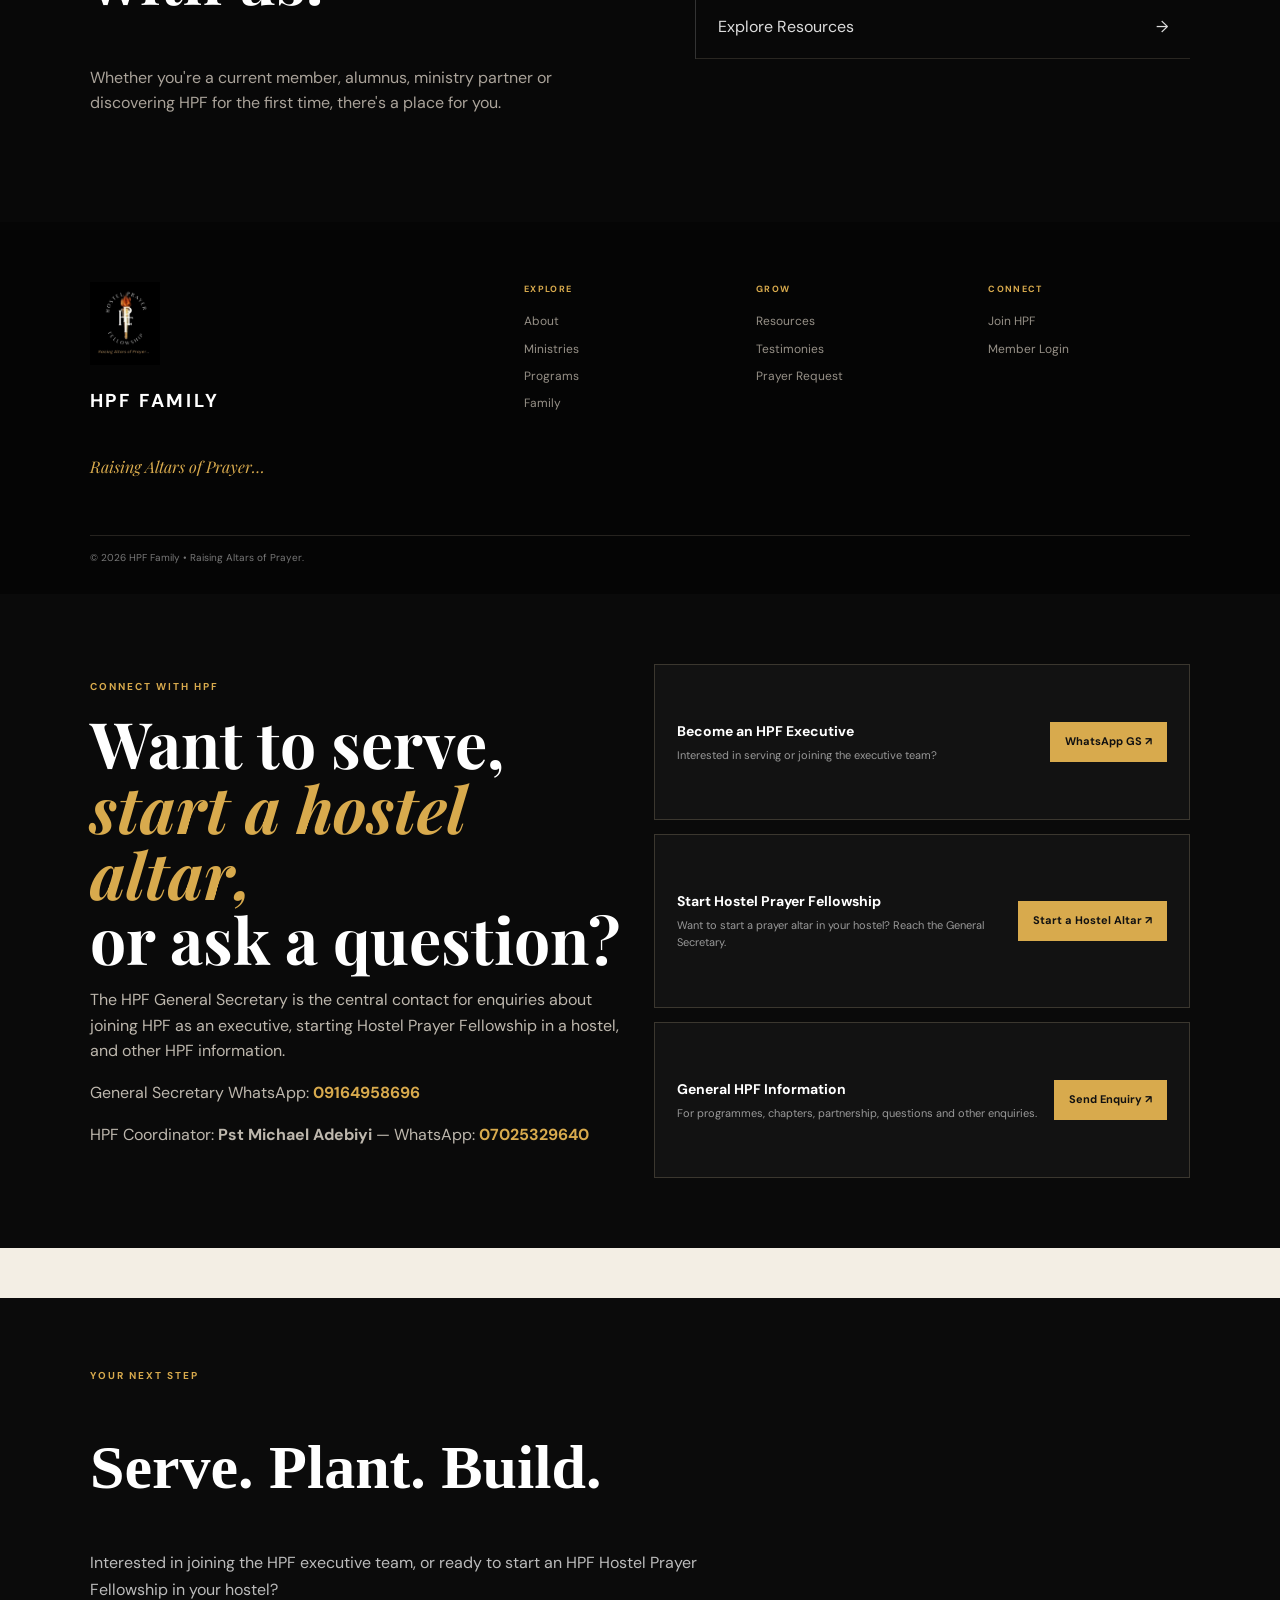
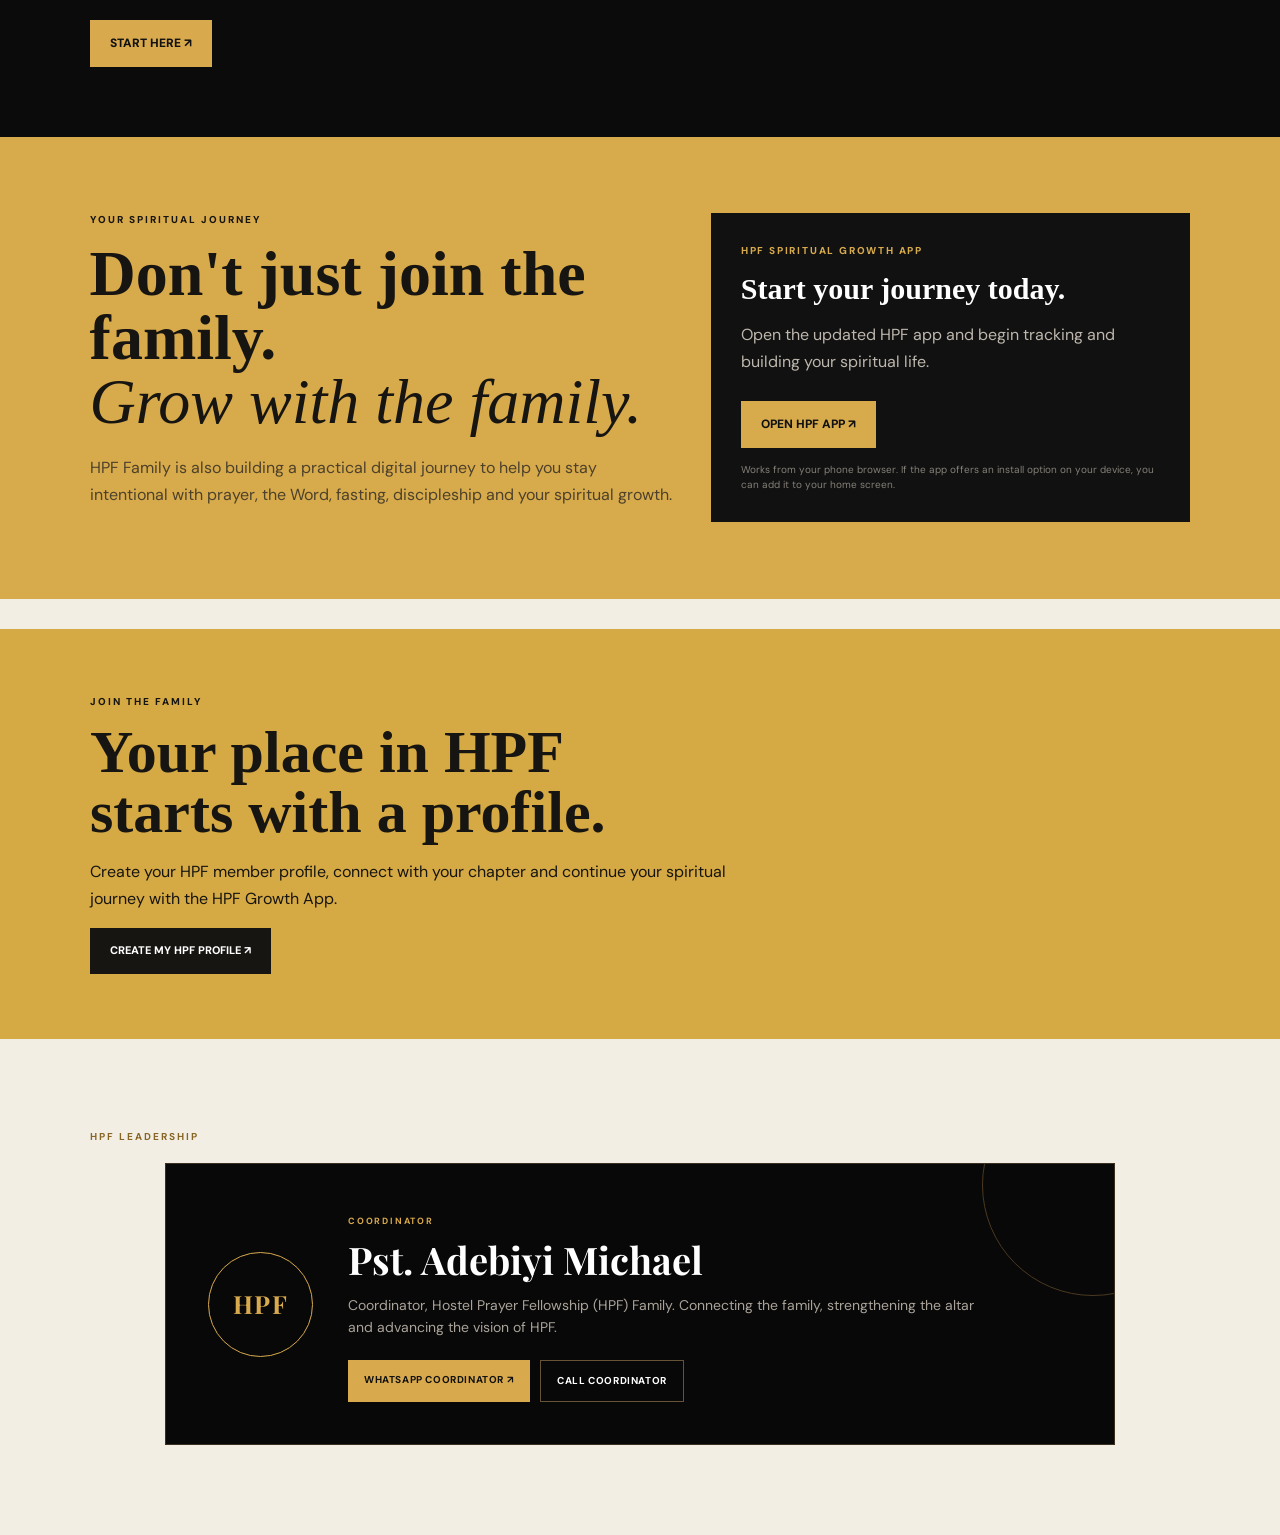
==== commit 6c8aff11: "Update index.html" ====
--- a/index.html
+++ b/index.html
@@ -48,7 +48,8 @@
         joining HPF as an executive, starting Hostel Prayer Fellowship in a hostel,
         and other HPF information.
       </p>
-      <p>WhatsApp: <span class="hpf-number">09164958696</span></p>
+      <p>General Secretary WhatsApp: <span class="hpf-number">09164958696</span></p>
+      <p>HPF Coordinator: <strong>Pst Michael Adebiyi</strong> — WhatsApp: <span class="hpf-number">07025329640</span></p>
     </div>
     <div class="hpf-actions">
       <div class="hpf-action">
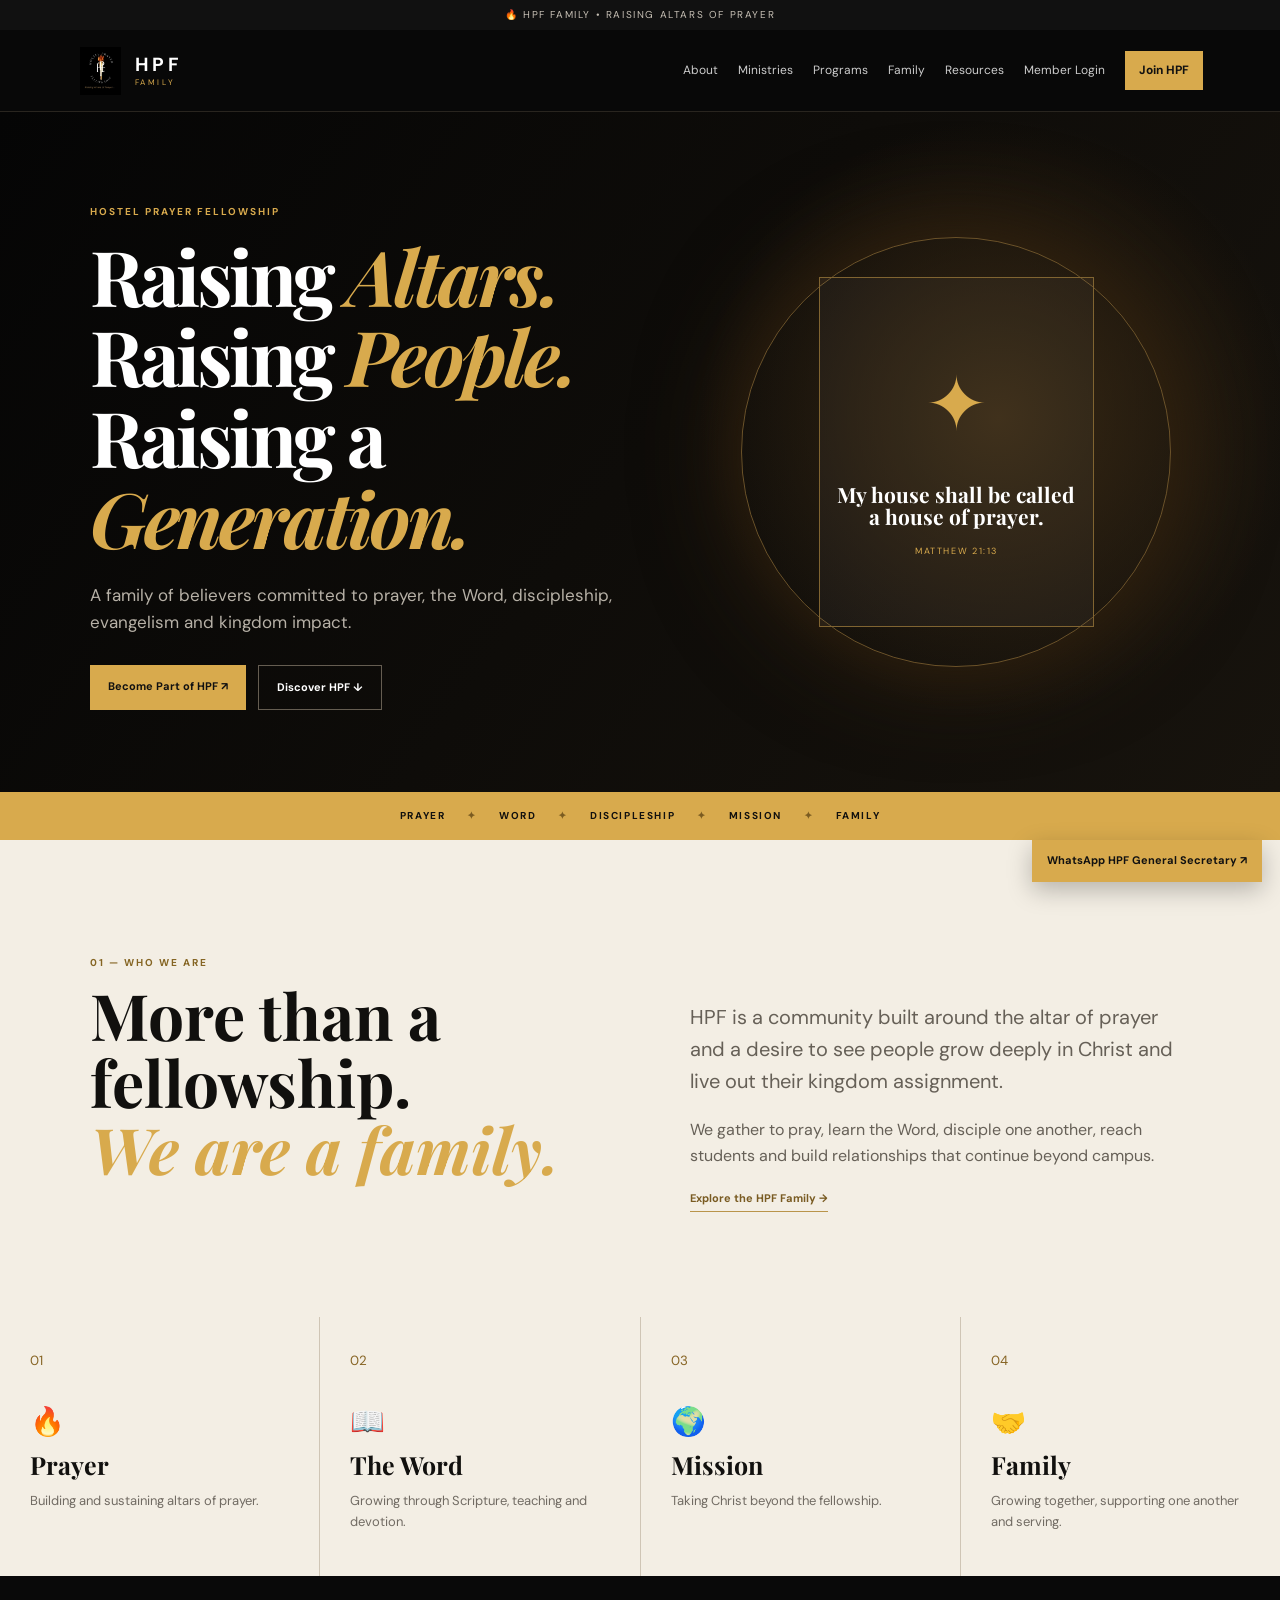
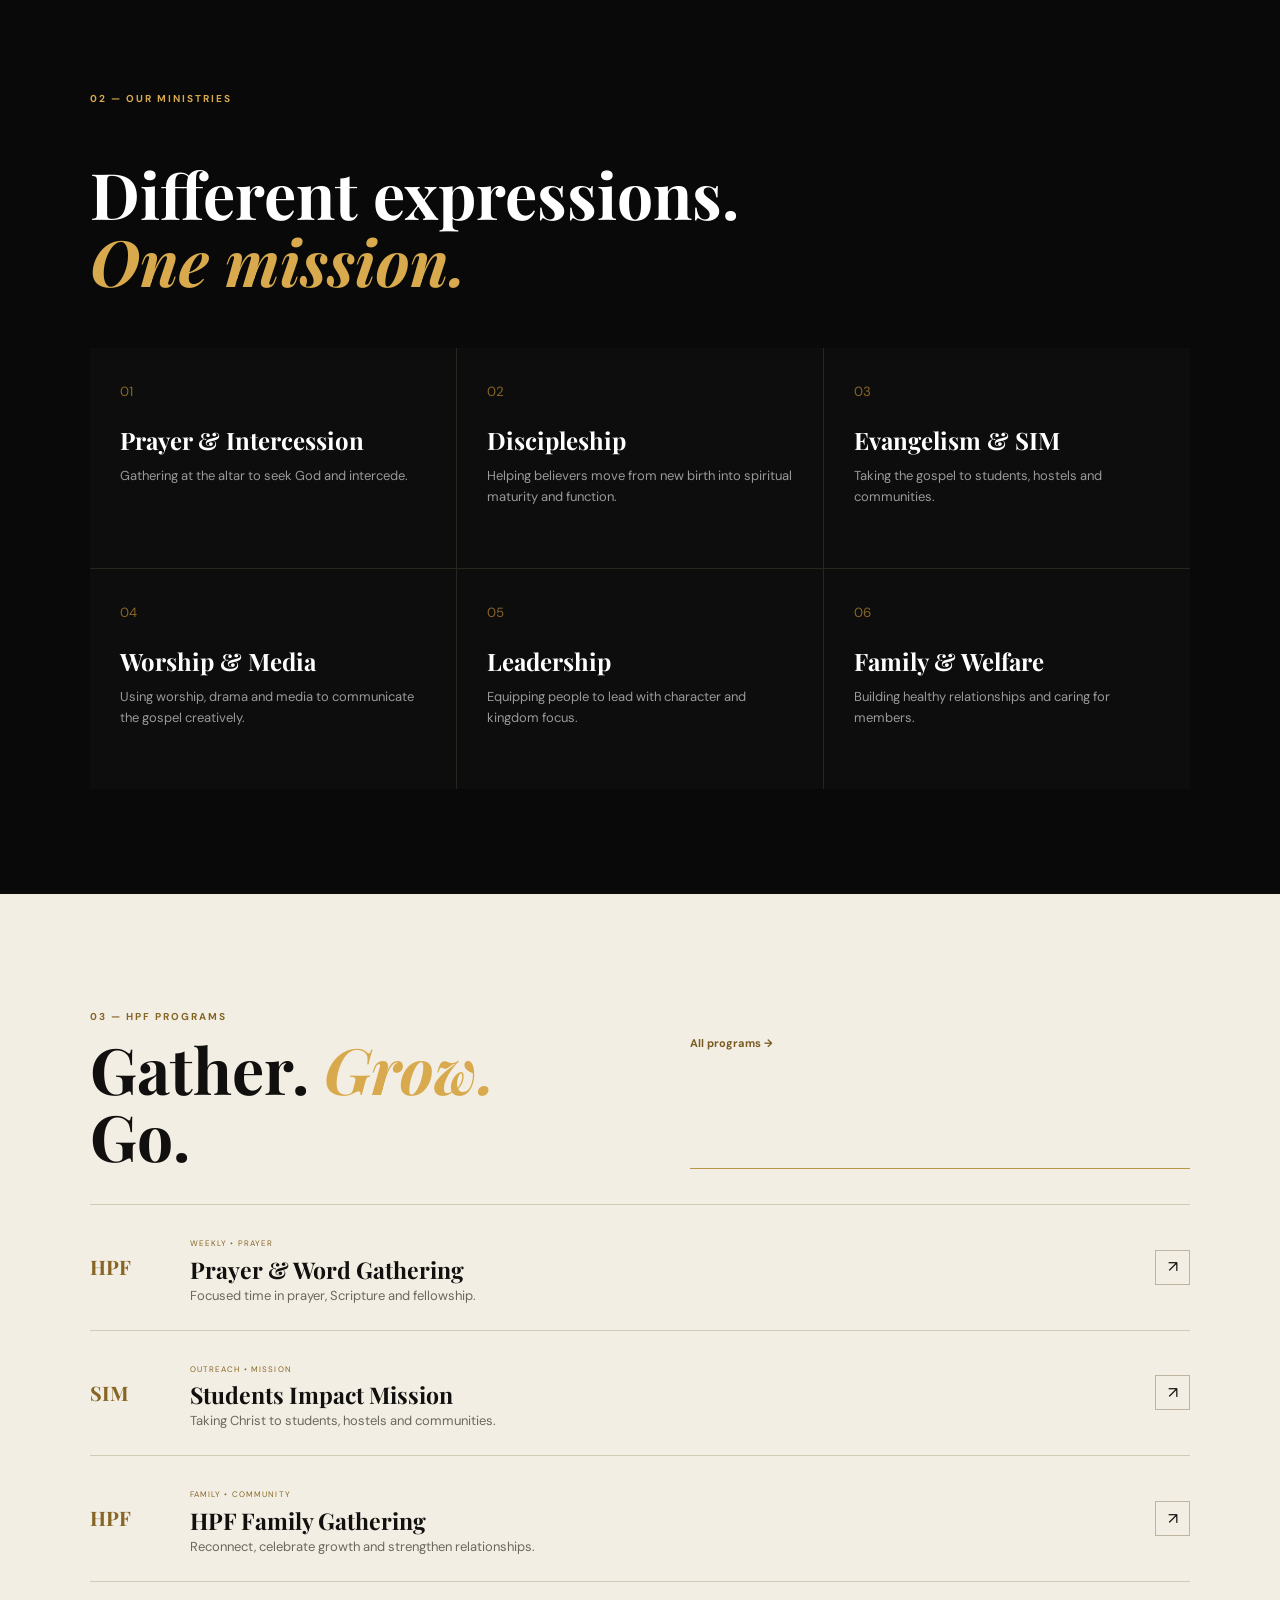
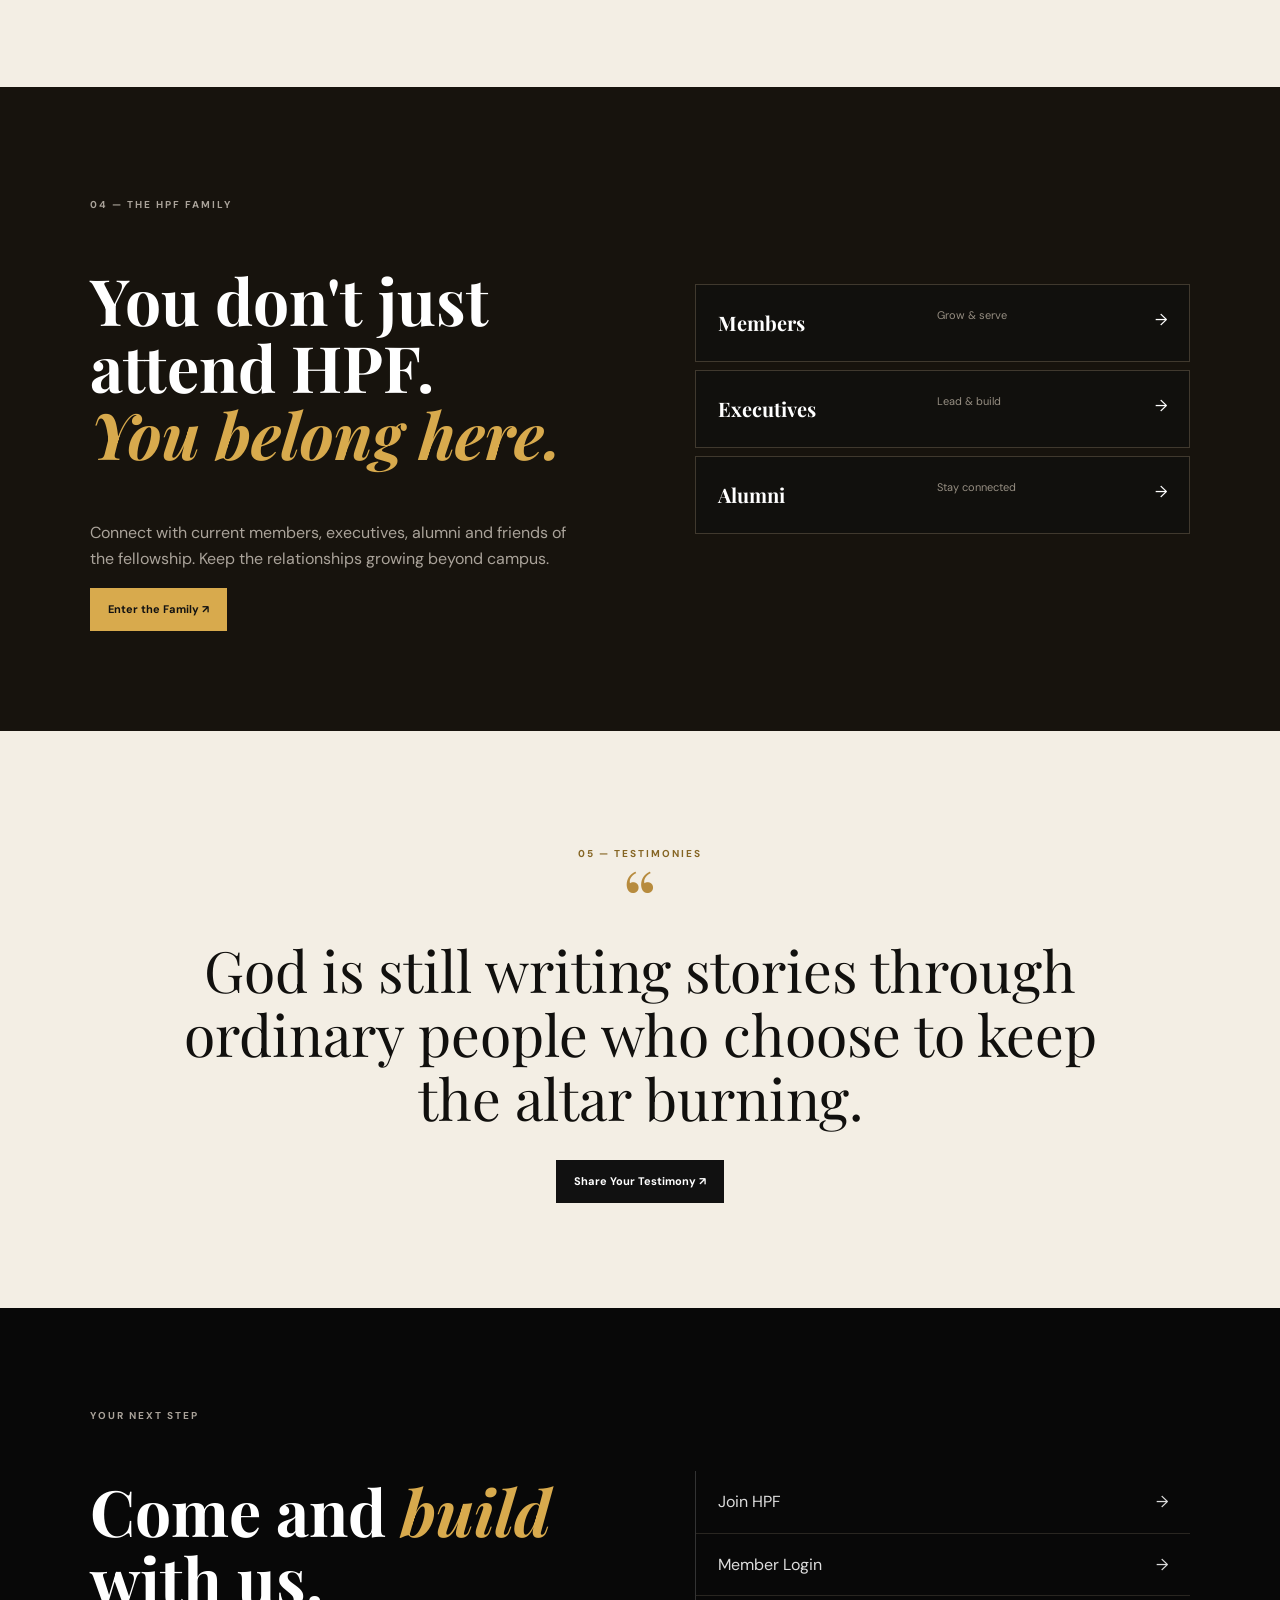
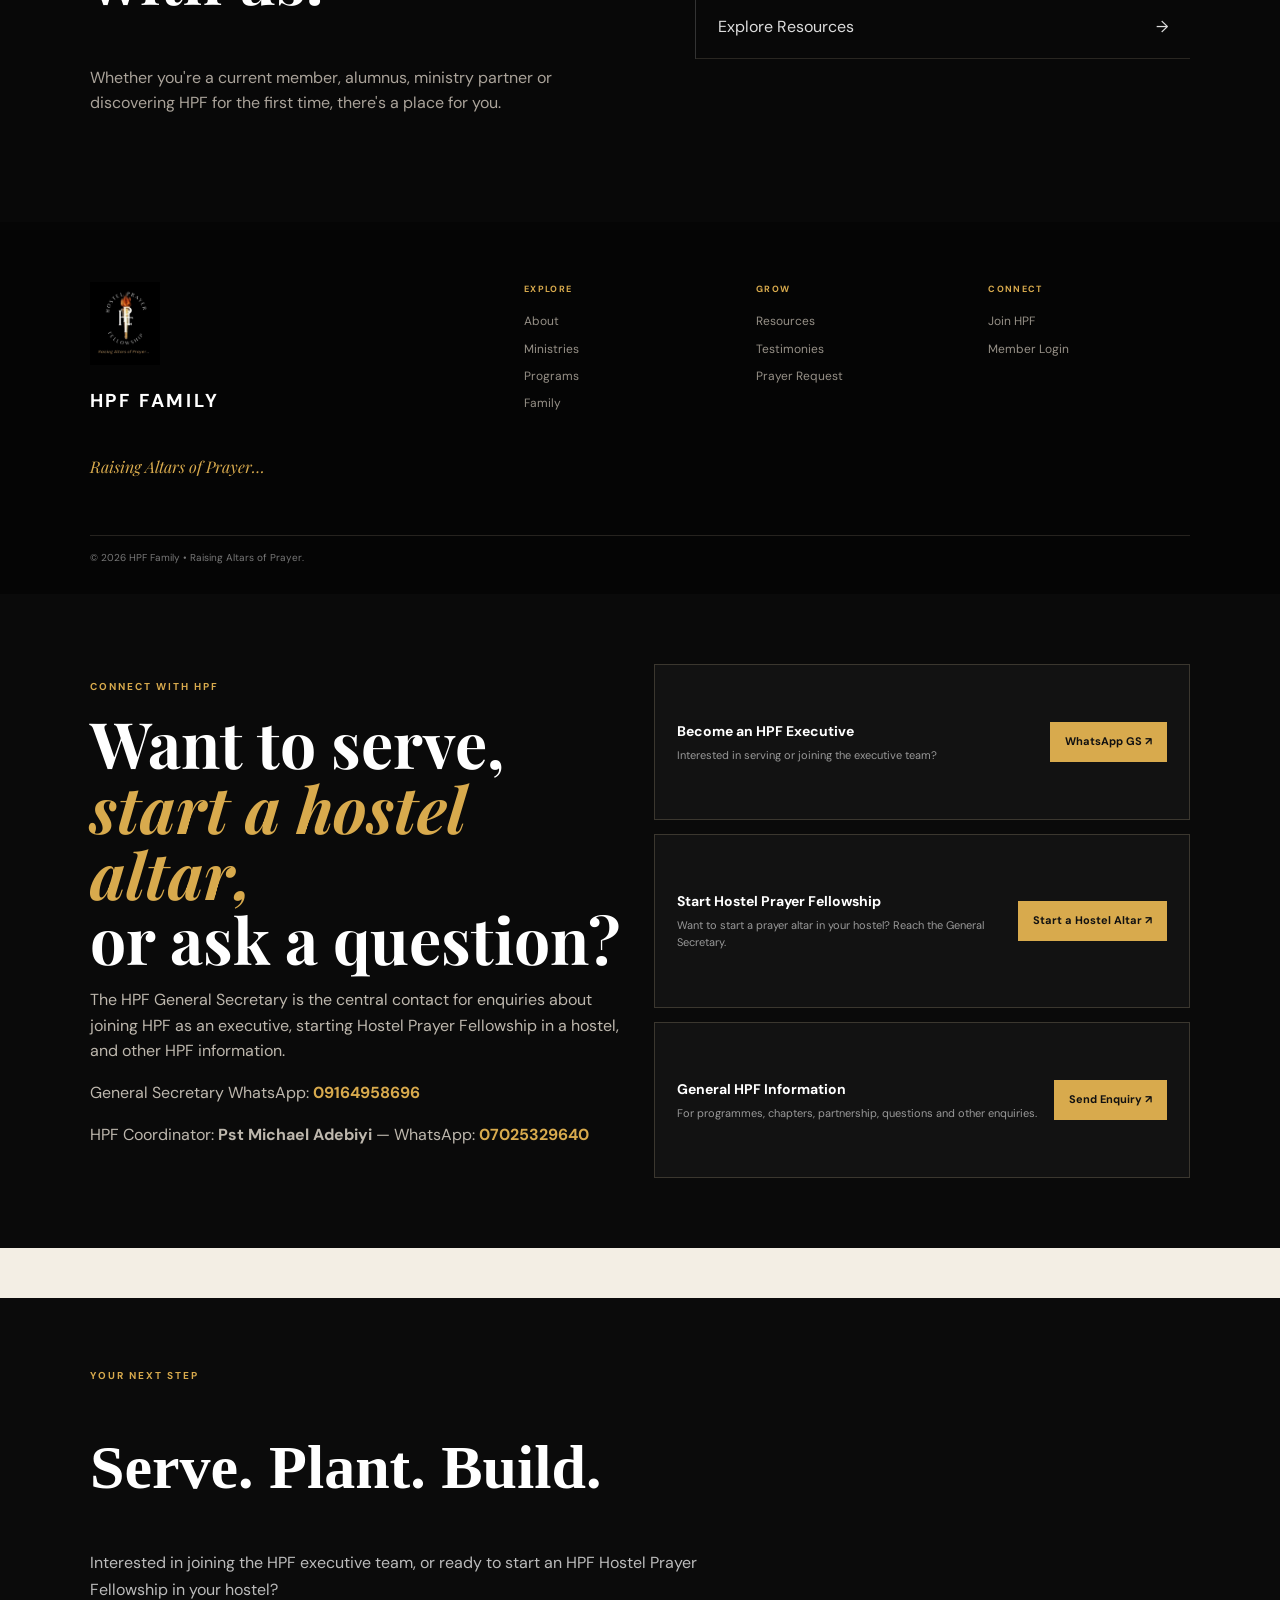
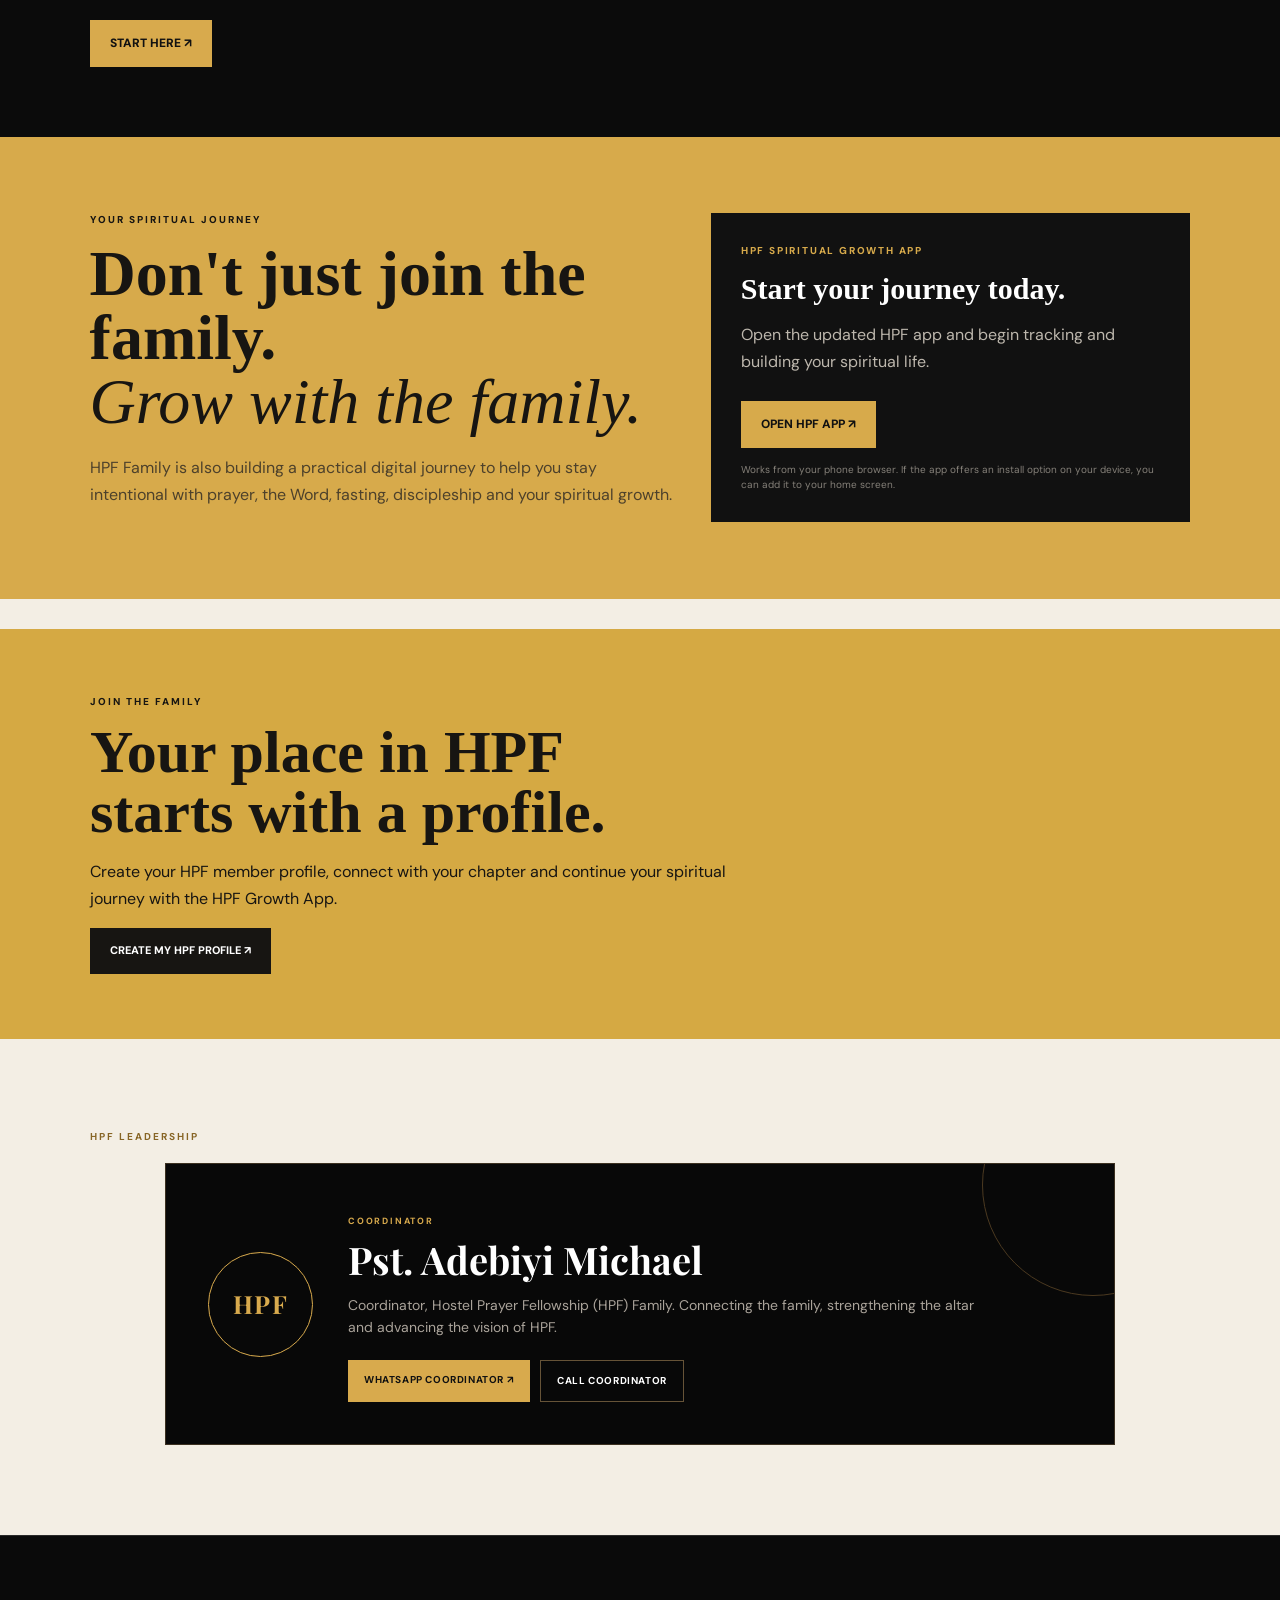
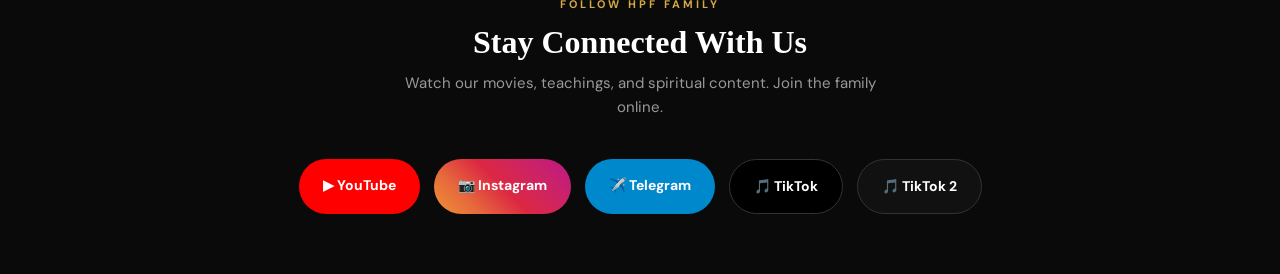
==== commit 1ef87e0c: "Update index.html" ====
--- a/index.html
+++ b/index.html
@@ -263,4 +263,19 @@
     font-size:30px;
   }
 }
-</style></body></html>
+</style><!-- FOLLOW HPF FAMILY -->
+<section style="background:#0a0a0a;color:#fff;padding:60px 20px;text-align:center;border-top:1px solid #2a2a2a;">
+  <div style="max-width:900px;margin:0 auto;">
+    <div style="font-size:11px;letter-spacing:3px;color:#d5a943;font-weight:700;margin-bottom:12px;">FOLLOW HPF FAMILY</div>
+    <h2 style="font-family:Georgia,serif;font-size:32px;margin:0 0 12px;color:#fff;">Stay Connected With Us</h2>
+    <p style="color:#999;margin:0 0 40px;font-size:15px;max-width:520px;margin-left:auto;margin-right:auto;">Watch our movies, teachings, and spiritual content. Join the family online.</p>
+    <div style="display:flex;flex-wrap:wrap;justify-content:center;gap:14px;">
+      <a href="https://youtube.com/@hpffamily" target="_blank" style="background:#FF0000;color:#fff;padding:15px 24px;border-radius:50px;text-decoration:none;font-weight:700;font-size:14px;">▶ YouTube</a>
+      <a href="https://www.instagram.com/hpffamily_2024" target="_blank" style="background:linear-gradient(45deg,#f09433,#e6683c,#dc2743,#cc2366,#bc1888);color:#fff;padding:15px 24px;border-radius:50px;text-decoration:none;font-weight:700;font-size:14px;">📷 Instagram</a>
+      <a href="https://t.me/+gHrRml7LnZk3MWI0" target="_blank" style="background:#0088cc;color:#fff;padding:15px 24px;border-radius:50px;text-decoration:none;font-weight:700;font-size:14px;">✈️ Telegram</a>
+      <a href="https://vm.tiktok.com/ZS9krwjtT5ycF-wBm2e/" target="_blank" style="background:#000;color:#fff;padding:15px 24px;border-radius:50px;text-decoration:none;font-weight:700;font-size:14px;border:1px solid #333;">🎵 TikTok</a>
+      <a href="https://vm.tiktok.com/ZS9krw4PyJAhj-CHrc2/" target="_blank" style="background:#111;color:#fff;padding:15px 24px;border-radius:50px;text-decoration:none;font-weight:700;font-size:14px;border:1px solid #333;">🎵 TikTok 2</a>
+    </div>
+  </div>
+</section>
+</body></html>
